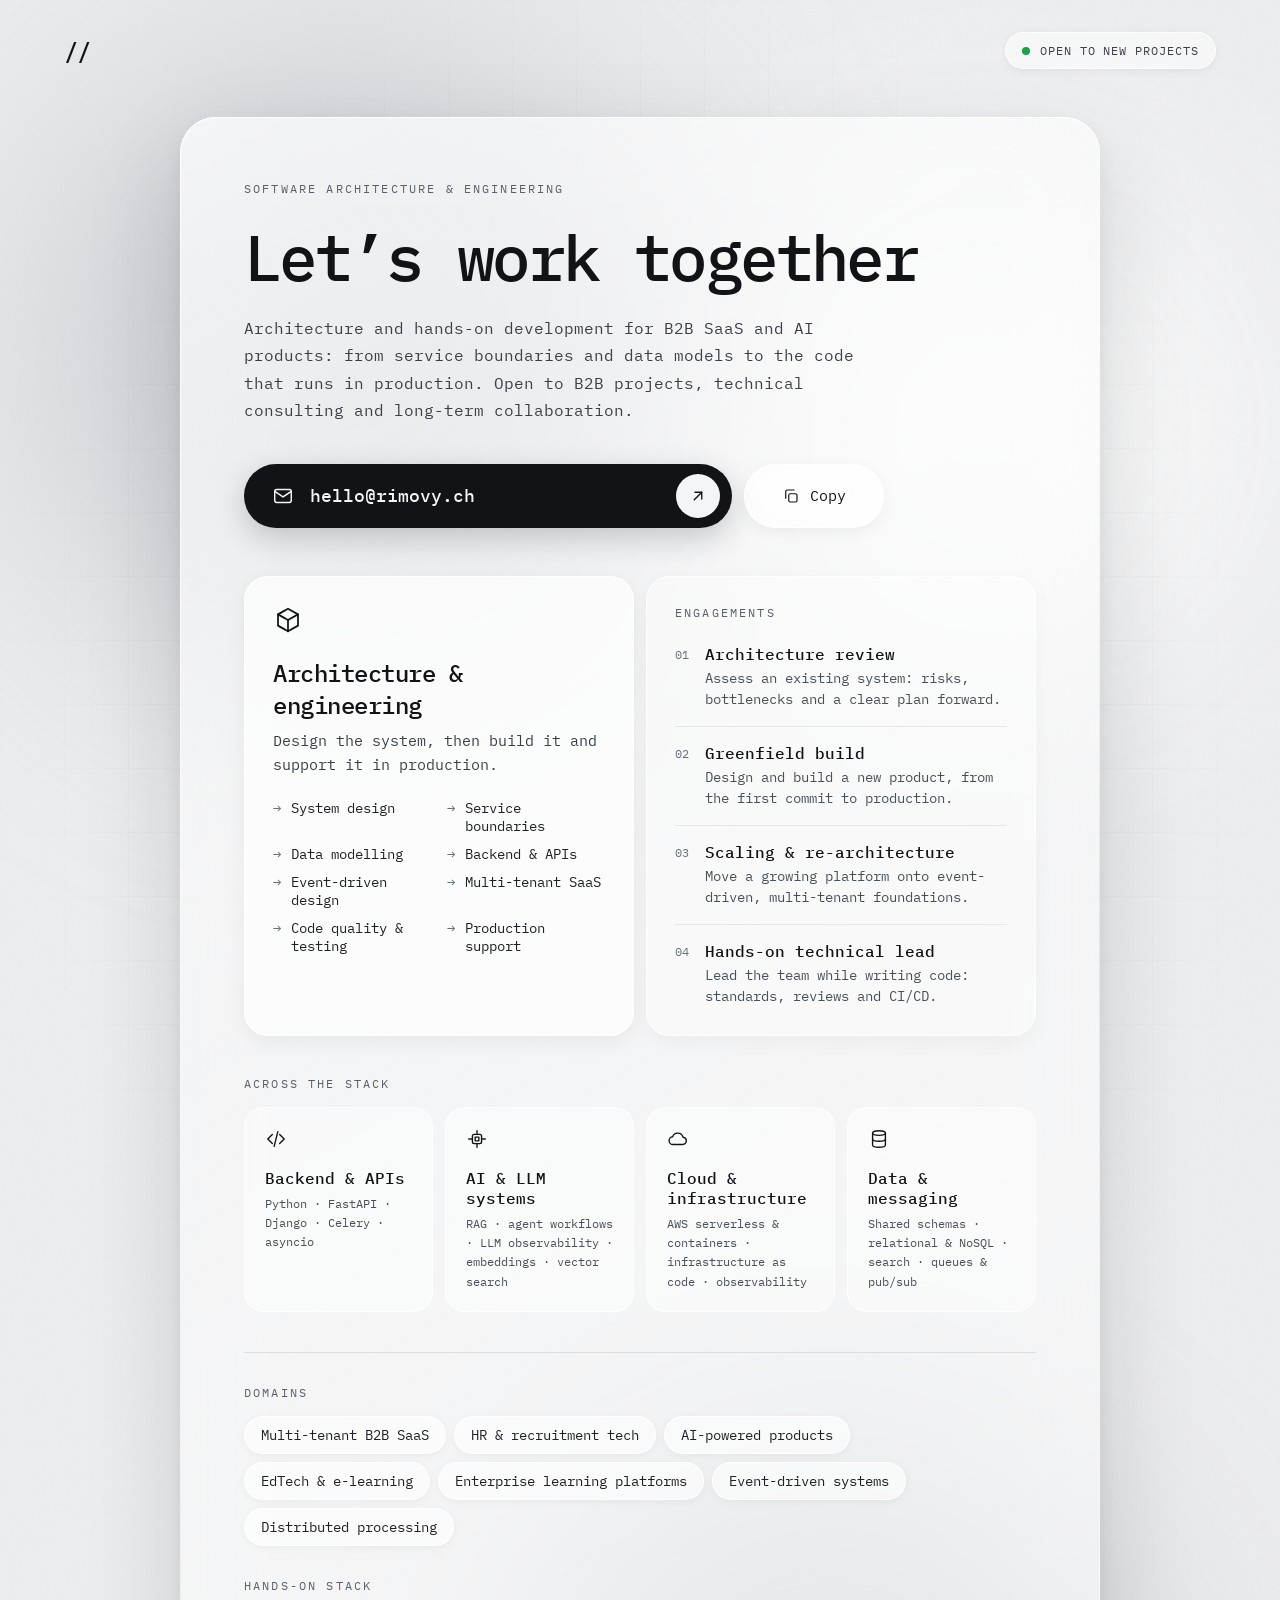
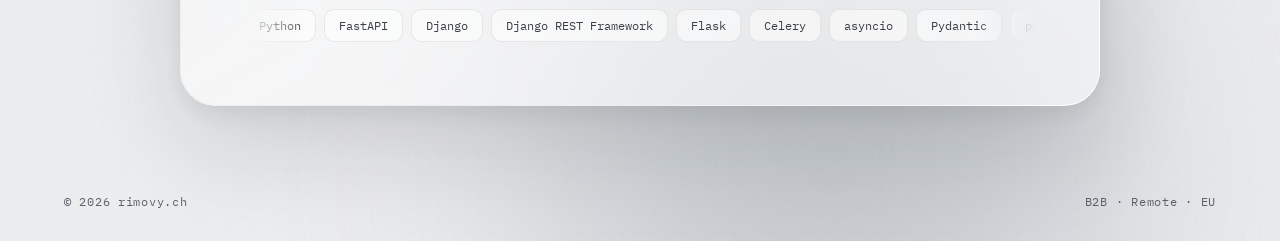
==== index.html @ 7ca7ba00 "add landing page" ====
<!doctype html>
<html lang="en">
<head>
<meta charset="utf-8">
<meta name="viewport" content="width=device-width, initial-scale=1">
<title>rimovy.ch — Software architecture &amp; engineering</title>
<meta name="description" content="Architecture and hands-on development for B2B SaaS and AI products. Open to B2B projects, technical consulting and long-term collaboration.">
<meta name="color-scheme" content="light dark">
<meta name="theme-color" media="(prefers-color-scheme: light)" content="#EEEFF1">
<meta name="theme-color" media="(prefers-color-scheme: dark)" content="#08090A">
<link rel="icon" href="data:image/svg+xml,%3Csvg xmlns='http://www.w3.org/2000/svg' viewBox='0 0 32 32'%3E%3Crect width='32' height='32' rx='8' fill='%23111316'/%3E%3Ctext x='16' y='22' font-family='monospace' font-size='16' font-weight='600' fill='%23F4F5F7' text-anchor='middle'%3E//%3C/text%3E%3C/svg%3E">
<link rel="preconnect" href="https://fonts.googleapis.com">
<link rel="stylesheet" href="https://fonts.googleapis.com/css2?family=IBM+Plex+Mono:wght@300;400;500;600&amp;display=swap">
<style>
:root{
  --bg:#EEEFF1;--fg:#111316;--link-hover:#3A3F46;
  --text:#3A3F46;--text-strong:#1E2126;--text-sub:#4A5058;--eyebrow:#5A6069;--muted:#6A7079;--footer:#5A6069;
  --dot:#16A34A;--pulse:rgba(22,163,74,0.45);--pulse-end:rgba(22,163,74,0);
  --blob1:#B9BEC6;--blob1-o:0.6;--blob2:#FFFFFF;--blob2-o:0.9;--blob2-blur:120px;--blob3:#9AA1AA;--blob3-o:0.45;
  --grid:rgba(17,19,22,0.05);--grain-o:0.08;--grain-blend:multiply;
  --pill-border:rgba(255,255,255,0.8);--pill-bg:rgba(255,255,255,0.5);--pill-shadow:0 2px 10px rgba(17,19,22,0.06);--pill-text:#3A3F46;
  --card-bg:linear-gradient(150deg,rgba(255,255,255,0.72) 0%,rgba(255,255,255,0.45) 45%,rgba(255,255,255,0.55) 100%);
  --card-shadow:inset 0 1px 0 rgba(255,255,255,1),inset 0 -1px 0 rgba(255,255,255,0.4),0 40px 100px rgba(17,19,22,0.14),0 8px 24px rgba(17,19,22,0.07);
  --card-edge:linear-gradient(135deg,rgba(255,255,255,1),rgba(255,255,255,0.4) 40%,rgba(17,19,22,0.06) 70%,rgba(255,255,255,0.9));
  --card-sheen:none;
  --cta-bg:#111316;--cta-fg:#F4F5F7;--cta-shadow:0 10px 30px rgba(17,19,22,0.2);
  --copy-border:rgba(255,255,255,0.9);--copy-bg:rgba(255,255,255,0.55);--copy-shadow:0 4px 16px rgba(17,19,22,0.06);
  --panel-border:rgba(255,255,255,0.95);--panel-bg:rgba(255,255,255,0.7);--panel-shadow:0 6px 20px rgba(17,19,22,0.06);
  --panel2-border:rgba(255,255,255,0.8);--panel2-bg:rgba(255,255,255,0.4);--panel2-shadow:0 6px 20px rgba(17,19,22,0.04);
  --tile-border:rgba(255,255,255,0.8);--tile-bg:rgba(255,255,255,0.45);--tile-shadow:none;
  --chip-border:rgba(255,255,255,0.9);--chip-bg:rgba(255,255,255,0.6);--chip-shadow:0 2px 8px rgba(17,19,22,0.05);
  --tag-border:rgba(17,19,22,0.08);--tag-bg:rgba(255,255,255,0.55);
  --hairline:rgba(17,19,22,0.08);--divider:rgba(17,19,22,0.1);
}
@media (prefers-color-scheme: dark){
:root{
  --bg:#08090A;--fg:#F4F5F7;--link-hover:#FFFFFF;
  --text:#C7CCD3;--text-strong:#E4E7EB;--text-sub:#A3AAB4;--eyebrow:#AEB4BD;--muted:#8F96A0;--footer:#8F96A0;
  --dot:#34D399;--pulse:rgba(52,211,153,0.5);--pulse-end:rgba(52,211,153,0);
  --blob1:#8C939C;--blob1-o:0.32;--blob2:#E6E8EB;--blob2-o:0.16;--blob2-blur:130px;--blob3:#4A515A;--blob3-o:0.45;
  --grid:rgba(255,255,255,0.04);--grain-o:0.12;--grain-blend:overlay;
  --pill-border:rgba(255,255,255,0.14);--pill-bg:rgba(255,255,255,0.06);--pill-shadow:inset 0 1px 0 rgba(255,255,255,0.2);--pill-text:#D4D8DE;
  --card-bg:linear-gradient(150deg,rgba(255,255,255,0.13) 0%,rgba(255,255,255,0.04) 42%,rgba(255,255,255,0.03) 70%,rgba(255,255,255,0.08) 100%);
  --card-shadow:inset 0 1px 0 rgba(255,255,255,0.5),inset 0 -1px 0 rgba(255,255,255,0.1),0 50px 120px rgba(0,0,0,0.6),0 10px 30px rgba(0,0,0,0.3);
  --card-edge:linear-gradient(135deg,rgba(255,255,255,0.6),rgba(255,255,255,0.08) 35%,rgba(255,255,255,0.02) 60%,rgba(255,255,255,0.32));
  --card-sheen:radial-gradient(ellipse at center,rgba(255,255,255,0.16),rgba(255,255,255,0) 62%);
  --cta-bg:#F4F5F7;--cta-fg:#0B0C0E;--cta-shadow:0 10px 30px rgba(0,0,0,0.3),inset 0 -2px 0 rgba(0,0,0,0.08);
  --copy-border:rgba(255,255,255,0.22);--copy-bg:rgba(255,255,255,0.08);--copy-shadow:inset 0 1px 0 rgba(255,255,255,0.3);
  --panel-border:rgba(255,255,255,0.2);--panel-bg:rgba(255,255,255,0.09);--panel-shadow:inset 0 1px 0 rgba(255,255,255,0.3);
  --panel2-border:rgba(255,255,255,0.12);--panel2-bg:rgba(255,255,255,0.04);--panel2-shadow:inset 0 1px 0 rgba(255,255,255,0.14);
  --tile-border:rgba(255,255,255,0.1);--tile-bg:rgba(255,255,255,0.04);--tile-shadow:inset 0 1px 0 rgba(255,255,255,0.12);
  --chip-border:rgba(255,255,255,0.16);--chip-bg:rgba(255,255,255,0.06);--chip-shadow:inset 0 1px 0 rgba(255,255,255,0.14);
  --tag-border:rgba(255,255,255,0.1);--tag-bg:rgba(0,0,0,0.18);
  --hairline:rgba(255,255,255,0.08);--divider:rgba(255,255,255,0.12);
}
}
body{margin:0;background:var(--bg)}
a{color:var(--fg)}a:hover{color:var(--link-hover)}
ul,ol{list-style:none;margin:0;padding:0}
.page{min-height:100vh;position:relative;overflow:hidden;display:flex;flex-direction:column;background:var(--bg);color:var(--fg);font-family:'IBM Plex Mono',ui-monospace,monospace}
.backdrop{position:absolute;inset:0;overflow:hidden;pointer-events:none}
.blob{position:absolute;border-radius:50%;filter:blur(130px)}
.blob-1{width:50vw;height:50vw;min-width:420px;min-height:420px;left:2%;top:2%;background:var(--blob1);opacity:var(--blob1-o);animation:drift1 26s ease-in-out infinite alternate}
.blob-2{width:38vw;height:38vw;min-width:320px;min-height:320px;right:4%;top:10%;background:var(--blob2);opacity:var(--blob2-o);filter:blur(var(--blob2-blur));animation:drift2 30s ease-in-out infinite alternate}
.blob-3{width:46vw;height:46vw;min-width:380px;min-height:380px;right:12%;bottom:-12%;background:var(--blob3);opacity:var(--blob3-o);animation:drift3 32s ease-in-out infinite alternate}
.grid{position:absolute;inset:0;background-image:linear-gradient(var(--grid) 1px,transparent 1px),linear-gradient(90deg,var(--grid) 1px,transparent 1px);background-size:64px 64px;-webkit-mask-image:radial-gradient(ellipse 70% 60% at 50% 40%,#000 20%,transparent 75%);mask-image:radial-gradient(ellipse 70% 60% at 50% 40%,#000 20%,transparent 75%)}
.grain{position:absolute;inset:0;opacity:var(--grain-o);mix-blend-mode:var(--grain-blend)}
header{position:relative;display:flex;justify-content:space-between;align-items:center;gap:16px;flex-wrap:wrap;padding:32px clamp(20px,5vw,64px)}
.logo{font-size:24px;font-weight:500;letter-spacing:-0.04em;text-decoration:none}
.status{display:inline-flex;align-items:center;gap:10px;padding:10px 16px;border-radius:999px;border:1px solid var(--pill-border);background:var(--pill-bg);backdrop-filter:blur(14px);-webkit-backdrop-filter:blur(14px);box-shadow:var(--pill-shadow);font-size:12px;letter-spacing:0.08em;text-transform:uppercase;color:var(--pill-text)}
.status-dot{width:8px;height:8px;border-radius:50%;background:var(--dot);animation:pulse 2.4s ease-out infinite}
main{position:relative;flex:1;display:flex;align-items:center;justify-content:center;padding:16px 20px 64px}
.card{position:relative;overflow:hidden;width:100%;max-width:920px;box-sizing:border-box;padding:clamp(28px,5vw,64px);border-radius:36px;background:var(--card-bg);backdrop-filter:blur(36px);-webkit-backdrop-filter:blur(36px);box-shadow:var(--card-shadow)}
.card-edge{position:absolute;inset:0;border-radius:36px;padding:1px;background:var(--card-edge);-webkit-mask:linear-gradient(#000 0 0) content-box,linear-gradient(#000 0 0);-webkit-mask-composite:xor;mask-composite:exclude;pointer-events:none}
.card-sheen{position:absolute;left:-25%;right:-25%;top:-40%;height:60%;border-radius:50%;background:var(--card-sheen);pointer-events:none}
.card-body{position:relative}
.eyebrow{margin:0 0 16px;font-size:12px;font-weight:400;letter-spacing:0.18em;text-transform:uppercase;color:var(--eyebrow)}
h1{margin:0 0 24px;font-size:clamp(36px,5.4vw,64px);line-height:1.05;font-weight:500;letter-spacing:-0.04em}
.lead{margin:0 0 40px;font-size:16px;line-height:1.7;color:var(--text);max-width:620px}
.actions{display:flex;gap:12px;flex-wrap:wrap;max-width:640px}
.cta{flex:1 1 300px;display:flex;align-items:center;gap:16px;min-height:64px;padding:0 12px 0 28px;border-radius:999px;background:var(--cta-bg);color:var(--cta-fg);font-size:18px;font-weight:500;text-decoration:none;box-shadow:var(--cta-shadow)}
.cta:hover{color:var(--cta-fg)}
.cta-label{flex:1}
.cta-arrow{display:inline-flex;align-items:center;justify-content:center;width:44px;height:44px;border-radius:50%;background:var(--cta-fg);color:var(--cta-bg)}
.copy{display:inline-flex;align-items:center;justify-content:center;gap:10px;min-height:64px;padding:0 24px;border-radius:999px;border:1px solid var(--copy-border);background:var(--copy-bg);backdrop-filter:blur(12px);-webkit-backdrop-filter:blur(12px);box-shadow:var(--copy-shadow);color:var(--fg);font-family:inherit;font-size:15px;cursor:pointer;flex:none;width:140px}
.panels{margin-top:48px;display:grid;grid-template-columns:repeat(auto-fit,minmax(300px,1fr));gap:12px}
.panel{padding:28px;border-radius:24px;border:1px solid var(--panel-border);background:var(--panel-bg);box-shadow:var(--panel-shadow)}
.panel-quiet{border-color:var(--panel2-border);background:var(--panel2-bg);box-shadow:var(--panel2-shadow)}
.panel h2{margin:18px 0 8px;font-size:24px;font-weight:500;letter-spacing:-0.02em}
.panel h2.eyebrow{margin:0 0 8px;font-size:12px;font-weight:400;letter-spacing:0.18em}
.panel-lead{margin:0 0 22px;font-size:15px;line-height:1.6;color:var(--text)}
.skills{display:grid;grid-template-columns:repeat(2,minmax(0,1fr));gap:10px 16px;font-size:14px;color:var(--text-strong)}
.skills li{display:flex;gap:10px;align-items:baseline}
.skills li::before{content:"→";color:var(--muted)}
.engagements{counter-reset:step}
.engagements li{counter-increment:step;display:flex;gap:16px;padding:16px 0;border-bottom:1px solid var(--hairline)}
.engagements li:last-child{padding-bottom:0;border-bottom:0}
.engagements li::before{content:counter(step,decimal-leading-zero);font-size:12px;color:var(--muted);padding-top:3px}
.item-title{font-size:16px;font-weight:500}
.item-text{margin-top:4px;font-size:14px;line-height:1.5;color:var(--text-sub)}
.section-label{margin-top:40px}
.tiles{display:grid;grid-template-columns:repeat(auto-fit,minmax(170px,1fr));gap:12px}
.tiles li{padding:20px;border-radius:20px;border:1px solid var(--tile-border);background:var(--tile-bg);box-shadow:var(--tile-shadow)}
.tiles .item-title{margin-top:14px}
.tiles .item-text{margin-top:6px;font-size:12px;line-height:1.6}
.domains{margin-top:40px;padding-top:32px;border-top:1px solid var(--divider)}
.chips{display:flex;flex-wrap:wrap;gap:8px}
.chips li{padding:9px 16px;border-radius:999px;border:1px solid var(--chip-border);background:var(--chip-bg);box-shadow:var(--chip-shadow);font-size:14px;color:var(--text-strong)}
.stack{margin-top:32px}
.marquee{overflow:hidden;-webkit-mask-image:linear-gradient(90deg,transparent,#000 8%,#000 92%,transparent);mask-image:linear-gradient(90deg,transparent,#000 8%,#000 92%,transparent)}
.marquee-track{display:flex;gap:8px;padding-right:8px;width:max-content}
.marquee-track.is-looping{animation:marquee 70s linear infinite}
.marquee-track li{flex:none;padding:8px 14px;border-radius:10px;border:1px solid var(--tag-border);background:var(--tag-bg);font-size:12px;color:var(--text);white-space:nowrap}
footer{position:relative;display:flex;justify-content:space-between;gap:16px;flex-wrap:wrap;padding:24px clamp(20px,5vw,64px) 32px;font-size:12px;letter-spacing:0.06em;color:var(--footer)}
@keyframes drift1{0%{transform:translate(0,0) scale(1)}100%{transform:translate(8vw,6vh) scale(1.15)}}
@keyframes drift2{0%{transform:translate(0,0) scale(1.1)}100%{transform:translate(-10vw,8vh) scale(0.9)}}
@keyframes drift3{0%{transform:translate(0,0) scale(1)}100%{transform:translate(6vw,-10vh) scale(1.2)}}
@keyframes pulse{0%{box-shadow:0 0 0 0 var(--pulse)}70%{box-shadow:0 0 0 8px var(--pulse-end)}100%{box-shadow:0 0 0 0 var(--pulse-end)}}
@keyframes marquee{from{transform:translateX(0)}to{transform:translateX(-50%)}}
@media (prefers-reduced-motion: reduce){*{animation:none !important}.marquee-track{flex-wrap:wrap;width:auto}}
</style>
</head>
<body>
<div class="page">

  <div class="backdrop" aria-hidden="true">
    <div class="blob blob-1"></div>
    <div class="blob blob-2"></div>
    <div class="blob blob-3"></div>
    <div class="grid"></div>
    <svg class="grain" width="100%" height="100%"><filter id="grain"><feTurbulence type="fractalNoise" baseFrequency="0.85" numOctaves="3" stitchTiles="stitch"></feTurbulence><feColorMatrix type="saturate" values="0"></feColorMatrix></filter><rect width="100%" height="100%" filter="url(#grain)"></rect></svg>
  </div>

  <header>
    <a class="logo" href="#top" aria-label="Home">//</a>
    <div class="status"><span class="status-dot"></span>Open to new projects</div>
  </header>

  <main id="top">
    <div class="card">
      <div class="card-edge" aria-hidden="true"></div>
      <div class="card-sheen" aria-hidden="true"></div>

      <div class="card-body">
        <p class="eyebrow" style="margin-bottom: 28px">Software architecture &amp; engineering</p>
        <h1>Let’s work together</h1>
        <p class="lead">Architecture and hands-on development for B2B SaaS and AI products: from service boundaries and data models to the code that runs in production. Open to B2B projects, technical consulting and long-term collaboration.</p>

        <div class="actions">
          <a class="cta" href="mailto:hello@rimovy.ch">
            <svg aria-hidden="true" width="22" height="22" viewBox="0 0 24 24" fill="none" stroke="currentColor" stroke-width="1.6" stroke-linecap="round" stroke-linejoin="round"><rect x="3" y="5" width="18" height="14" rx="2"></rect><path d="M3 7l9 6 9-6"></path></svg>
            <span class="cta-label">hello@rimovy.ch</span>
            <span class="cta-arrow">
              <svg aria-hidden="true" width="18" height="18" viewBox="0 0 24 24" fill="none" stroke="currentColor" stroke-width="1.8" stroke-linecap="round" stroke-linejoin="round"><path d="M7 17L17 7"></path><path d="M8 7h9v9"></path></svg>
            </span>
          </a>
          <button class="copy" type="button" id="copy-btn" aria-live="polite">
            <svg aria-hidden="true" width="18" height="18" viewBox="0 0 24 24" fill="none" stroke="currentColor" stroke-width="1.6" stroke-linecap="round" stroke-linejoin="round"><rect x="9" y="9" width="11" height="11" rx="2"></rect><path d="M5 15V6a2 2 0 0 1 2-2h9"></path></svg>
            <span id="copy-label">Copy</span>
          </button>
        </div>

        <div class="panels">
          <section class="panel" aria-labelledby="arch-h">
            <svg aria-hidden="true" width="30" height="30" viewBox="0 0 24 24" fill="none" stroke="currentColor" stroke-width="1.4" stroke-linecap="round" stroke-linejoin="round"><path d="M12 3l8 4.5v9L12 21l-8-4.5v-9z"></path><path d="M4 7.5l8 4.5 8-4.5"></path><path d="M12 12v9"></path></svg>
            <h2 id="arch-h">Architecture &amp; engineering</h2>
            <p class="panel-lead">Design the system, then build it and support it in production.</p>
            <ul class="skills">
              <li>System design</li>
              <li>Service boundaries</li>
              <li>Data modelling</li>
              <li>Backend &amp; APIs</li>
              <li>Event-driven design</li>
              <li>Multi-tenant SaaS</li>
              <li>Code quality &amp; testing</li>
              <li>Production support</li>
            </ul>
          </section>
          <section class="panel panel-quiet" aria-labelledby="eng-h">
            <h2 class="eyebrow" id="eng-h">Engagements</h2>
            <ol class="engagements">
              <li><div><div class="item-title">Architecture review</div><div class="item-text">Assess an existing system: risks, bottlenecks and a clear plan forward.</div></div></li>
              <li><div><div class="item-title">Greenfield build</div><div class="item-text">Design and build a new product, from the first commit to production.</div></div></li>
              <li><div><div class="item-title">Scaling &amp; re-architecture</div><div class="item-text">Move a growing platform onto event-driven, multi-tenant foundations.</div></div></li>
              <li><div><div class="item-title">Hands-on technical lead</div><div class="item-text">Lead the team while writing code: standards, reviews and CI/CD.</div></div></li>
            </ol>
          </section>
        </div>

        <p class="eyebrow section-label">Across the stack</p>
        <ul class="tiles" aria-label="Engineering areas">
          <li>
            <svg aria-hidden="true" width="22" height="22" viewBox="0 0 24 24" fill="none" stroke="currentColor" stroke-width="1.5" stroke-linecap="round" stroke-linejoin="round"><path d="M8 7l-5 5 5 5"></path><path d="M16 7l5 5-5 5"></path><path d="M14 4l-4 16"></path></svg>
            <div class="item-title">Backend &amp; APIs</div>
            <div class="item-text">Python · FastAPI · Django · Celery · asyncio</div>
          </li>
          <li>
            <svg aria-hidden="true" width="22" height="22" viewBox="0 0 24 24" fill="none" stroke="currentColor" stroke-width="1.5" stroke-linecap="round" stroke-linejoin="round"><path d="M12 3v3"></path><path d="M12 18v3"></path><path d="M3 12h3"></path><path d="M18 12h3"></path><rect x="7" y="7" width="10" height="10" rx="2"></rect><path d="M10 10h4v4h-4z"></path></svg>
            <div class="item-title">AI &amp; LLM systems</div>
            <div class="item-text">RAG · agent workflows · LLM observability · embeddings · vector search</div>
          </li>
          <li>
            <svg aria-hidden="true" width="22" height="22" viewBox="0 0 24 24" fill="none" stroke="currentColor" stroke-width="1.5" stroke-linecap="round" stroke-linejoin="round"><path d="M7 18h10a4 4 0 0 0 .5-7.97A6 6 0 0 0 6.1 9.5 4.25 4.25 0 0 0 7 18z"></path></svg>
            <div class="item-title">Cloud &amp; infrastructure</div>
            <div class="item-text">AWS serverless &amp; containers · infrastructure as code · observability</div>
          </li>
          <li>
            <svg aria-hidden="true" width="22" height="22" viewBox="0 0 24 24" fill="none" stroke="currentColor" stroke-width="1.5" stroke-linecap="round" stroke-linejoin="round"><ellipse cx="12" cy="5.5" rx="7" ry="2.5"></ellipse><path d="M5 5.5v13c0 1.4 3.1 2.5 7 2.5s7-1.1 7-2.5v-13"></path><path d="M5 12c0 1.4 3.1 2.5 7 2.5s7-1.1 7-2.5"></path></svg>
            <div class="item-title">Data &amp; messaging</div>
            <div class="item-text">Shared schemas · relational &amp; NoSQL · search · queues &amp; pub/sub</div>
          </li>
        </ul>

        <div class="domains">
          <p class="eyebrow">Domains</p>
          <ul class="chips" aria-label="Domains">
            <li>Multi-tenant B2B SaaS</li>
            <li>HR &amp; recruitment tech</li>
            <li>AI-powered products</li>
            <li>EdTech &amp; e-learning</li>
            <li>Enterprise learning platforms</li>
            <li>Event-driven systems</li>
            <li>Distributed processing</li>
          </ul>
        </div>

        <div class="stack">
          <p class="eyebrow">Hands-on stack</p>
          <div class="marquee">
            <ul class="marquee-track" id="stack-track" aria-label="Technologies">
              <li>Python</li>
              <li>FastAPI</li>
              <li>Django</li>
              <li>Django REST Framework</li>
              <li>Flask</li>
              <li>Celery</li>
              <li>asyncio</li>
              <li>Pydantic</li>
              <li>pytest</li>
              <li>PostgreSQL</li>
              <li>MySQL</li>
              <li>DynamoDB</li>
              <li>Redis</li>
              <li>OpenSearch</li>
              <li>RabbitMQ</li>
              <li>SQS / SNS</li>
              <li>AWS Lambda</li>
              <li>API Gateway</li>
              <li>ECS</li>
              <li>S3</li>
              <li>Cognito</li>
              <li>CloudFormation</li>
              <li>Serverless</li>
              <li>Docker</li>
              <li>Kubernetes</li>
              <li>Datadog</li>
              <li>LangChain</li>
              <li>LangGraph</li>
              <li>Langfuse</li>
              <li>OpenAI</li>
              <li>Claude Code</li>
              <li>TypeScript</li>
              <li>React</li>
            </ul>
          </div>
        </div>
      </div>
    </div>
  </main>

  <footer>
    <span>© 2026 rimovy.ch</span>
    <span>B2B · Remote · EU</span>
  </footer>
</div>
<script>
(function () {
  var btn = document.getElementById('copy-btn'), label = document.getElementById('copy-label'), t;
  btn.addEventListener('click', function () {
    var email = 'hello@rimovy.ch';
    function done() { label.textContent = 'Copied'; clearTimeout(t); t = setTimeout(function () { label.textContent = 'Copy'; }, 1800); }
    if (navigator.clipboard && navigator.clipboard.writeText) { navigator.clipboard.writeText(email).then(done, done); } else { done(); }
  });

  var track = document.getElementById('stack-track');
  if (!window.matchMedia('(prefers-reduced-motion: reduce)').matches) {
    Array.prototype.slice.call(track.children).forEach(function (item) {
      var clone = item.cloneNode(true);
      clone.setAttribute('aria-hidden', 'true');
      track.appendChild(clone);
    });
    track.classList.add('is-looping');
  }
})();
</script>
</body>
</html>
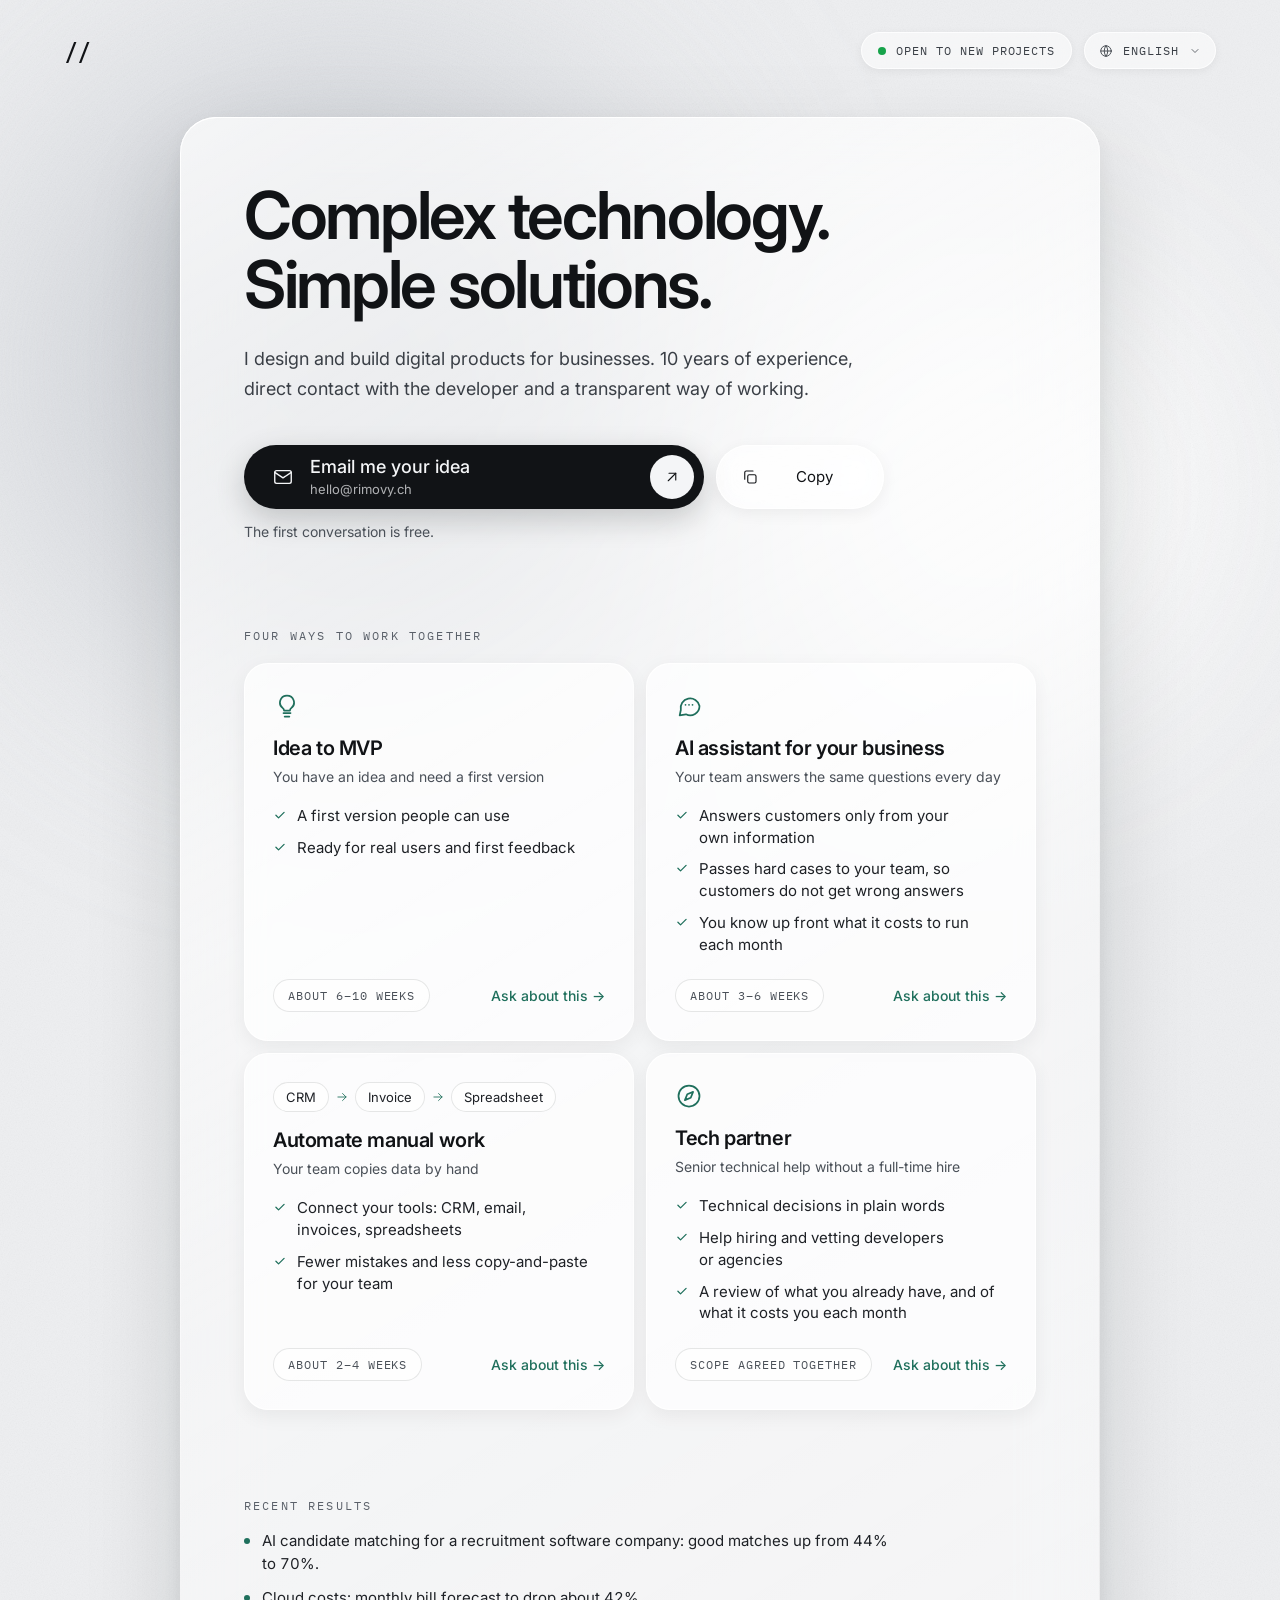
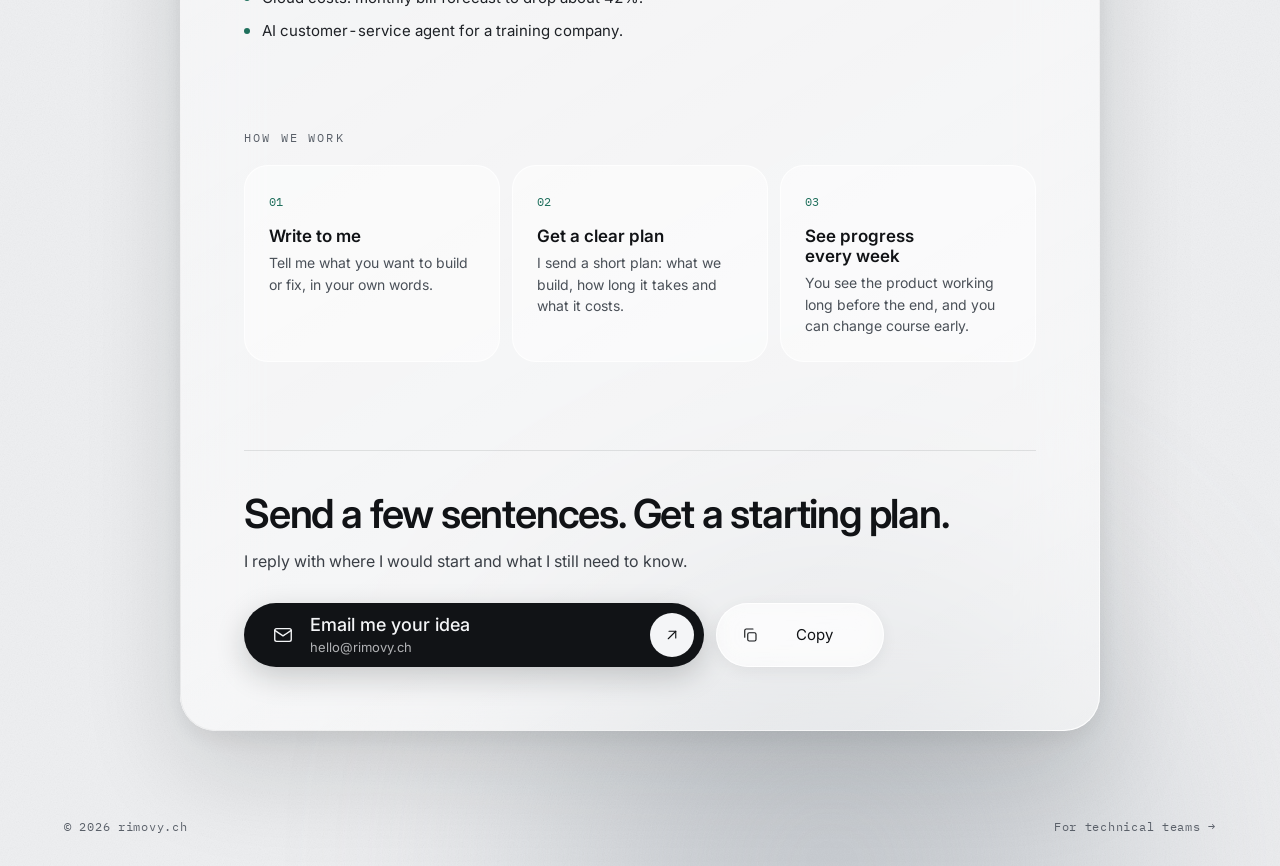
==== commit 6e70bd4b: "add sales page, move tech page to /tech, add translations" ====
--- a/index.html
+++ b/index.html
@@ -3,121 +3,75 @@
 <head>
 <meta charset="utf-8">
 <meta name="viewport" content="width=device-width, initial-scale=1">
-<title>rimovy.ch — Software architecture &amp; engineering</title>
-<meta name="description" content="Architecture and hands-on development for B2B SaaS and AI products. Open to B2B projects, technical consulting and long-term collaboration.">
+<script>document.documentElement.classList.add('i18n-wait');setTimeout(function(){document.documentElement.classList.remove('i18n-wait')},1500)</script>
+<title>rimovy.ch | Software &amp; AI for founders and small businesses</title>
+<meta name="description" content="I build software and AI tools for founders and small businesses. You get a plan with time and cost first, then working progress every week.">
+<link rel="canonical" href="https://rimovy.ch/">
 <meta name="color-scheme" content="light dark">
 <meta name="theme-color" media="(prefers-color-scheme: light)" content="#EEEFF1">
 <meta name="theme-color" media="(prefers-color-scheme: dark)" content="#08090A">
 <link rel="icon" href="data:image/svg+xml,%3Csvg xmlns='http://www.w3.org/2000/svg' viewBox='0 0 32 32'%3E%3Crect width='32' height='32' rx='8' fill='%23111316'/%3E%3Ctext x='16' y='22' font-family='monospace' font-size='16' font-weight='600' fill='%23F4F5F7' text-anchor='middle'%3E//%3C/text%3E%3C/svg%3E">
 <link rel="preconnect" href="https://fonts.googleapis.com">
-<link rel="stylesheet" href="https://fonts.googleapis.com/css2?family=IBM+Plex+Mono:wght@300;400;500;600&amp;display=swap">
+<link rel="stylesheet" href="https://fonts.googleapis.com/css2?family=IBM+Plex+Mono:wght@300;400;500;600&amp;family=Inter:wght@400;500;600&amp;display=swap">
+<link rel="stylesheet" href="/assets/site.css?v=3">
 <style>
-:root{
-  --bg:#EEEFF1;--fg:#111316;--link-hover:#3A3F46;
-  --text:#3A3F46;--text-strong:#1E2126;--text-sub:#4A5058;--eyebrow:#5A6069;--muted:#6A7079;--footer:#5A6069;
-  --dot:#16A34A;--pulse:rgba(22,163,74,0.45);--pulse-end:rgba(22,163,74,0);
-  --blob1:#B9BEC6;--blob1-o:0.6;--blob2:#FFFFFF;--blob2-o:0.9;--blob2-blur:120px;--blob3:#9AA1AA;--blob3-o:0.45;
-  --grid:rgba(17,19,22,0.05);--grain-o:0.08;--grain-blend:multiply;
-  --pill-border:rgba(255,255,255,0.8);--pill-bg:rgba(255,255,255,0.5);--pill-shadow:0 2px 10px rgba(17,19,22,0.06);--pill-text:#3A3F46;
-  --card-bg:linear-gradient(150deg,rgba(255,255,255,0.72) 0%,rgba(255,255,255,0.45) 45%,rgba(255,255,255,0.55) 100%);
-  --card-shadow:inset 0 1px 0 rgba(255,255,255,1),inset 0 -1px 0 rgba(255,255,255,0.4),0 40px 100px rgba(17,19,22,0.14),0 8px 24px rgba(17,19,22,0.07);
-  --card-edge:linear-gradient(135deg,rgba(255,255,255,1),rgba(255,255,255,0.4) 40%,rgba(17,19,22,0.06) 70%,rgba(255,255,255,0.9));
-  --card-sheen:none;
-  --cta-bg:#111316;--cta-fg:#F4F5F7;--cta-shadow:0 10px 30px rgba(17,19,22,0.2);
-  --copy-border:rgba(255,255,255,0.9);--copy-bg:rgba(255,255,255,0.55);--copy-shadow:0 4px 16px rgba(17,19,22,0.06);
-  --panel-border:rgba(255,255,255,0.95);--panel-bg:rgba(255,255,255,0.7);--panel-shadow:0 6px 20px rgba(17,19,22,0.06);
-  --panel2-border:rgba(255,255,255,0.8);--panel2-bg:rgba(255,255,255,0.4);--panel2-shadow:0 6px 20px rgba(17,19,22,0.04);
-  --tile-border:rgba(255,255,255,0.8);--tile-bg:rgba(255,255,255,0.45);--tile-shadow:none;
-  --chip-border:rgba(255,255,255,0.9);--chip-bg:rgba(255,255,255,0.6);--chip-shadow:0 2px 8px rgba(17,19,22,0.05);
-  --tag-border:rgba(17,19,22,0.08);--tag-bg:rgba(255,255,255,0.55);
-  --hairline:rgba(17,19,22,0.08);--divider:rgba(17,19,22,0.1);
-}
-@media (prefers-color-scheme: dark){
-:root{
-  --bg:#08090A;--fg:#F4F5F7;--link-hover:#FFFFFF;
-  --text:#C7CCD3;--text-strong:#E4E7EB;--text-sub:#A3AAB4;--eyebrow:#AEB4BD;--muted:#8F96A0;--footer:#8F96A0;
-  --dot:#34D399;--pulse:rgba(52,211,153,0.5);--pulse-end:rgba(52,211,153,0);
-  --blob1:#8C939C;--blob1-o:0.32;--blob2:#E6E8EB;--blob2-o:0.16;--blob2-blur:130px;--blob3:#4A515A;--blob3-o:0.45;
-  --grid:rgba(255,255,255,0.04);--grain-o:0.12;--grain-blend:overlay;
-  --pill-border:rgba(255,255,255,0.14);--pill-bg:rgba(255,255,255,0.06);--pill-shadow:inset 0 1px 0 rgba(255,255,255,0.2);--pill-text:#D4D8DE;
-  --card-bg:linear-gradient(150deg,rgba(255,255,255,0.13) 0%,rgba(255,255,255,0.04) 42%,rgba(255,255,255,0.03) 70%,rgba(255,255,255,0.08) 100%);
-  --card-shadow:inset 0 1px 0 rgba(255,255,255,0.5),inset 0 -1px 0 rgba(255,255,255,0.1),0 50px 120px rgba(0,0,0,0.6),0 10px 30px rgba(0,0,0,0.3);
-  --card-edge:linear-gradient(135deg,rgba(255,255,255,0.6),rgba(255,255,255,0.08) 35%,rgba(255,255,255,0.02) 60%,rgba(255,255,255,0.32));
-  --card-sheen:radial-gradient(ellipse at center,rgba(255,255,255,0.16),rgba(255,255,255,0) 62%);
-  --cta-bg:#F4F5F7;--cta-fg:#0B0C0E;--cta-shadow:0 10px 30px rgba(0,0,0,0.3),inset 0 -2px 0 rgba(0,0,0,0.08);
-  --copy-border:rgba(255,255,255,0.22);--copy-bg:rgba(255,255,255,0.08);--copy-shadow:inset 0 1px 0 rgba(255,255,255,0.3);
-  --panel-border:rgba(255,255,255,0.2);--panel-bg:rgba(255,255,255,0.09);--panel-shadow:inset 0 1px 0 rgba(255,255,255,0.3);
-  --panel2-border:rgba(255,255,255,0.12);--panel2-bg:rgba(255,255,255,0.04);--panel2-shadow:inset 0 1px 0 rgba(255,255,255,0.14);
-  --tile-border:rgba(255,255,255,0.1);--tile-bg:rgba(255,255,255,0.04);--tile-shadow:inset 0 1px 0 rgba(255,255,255,0.12);
-  --chip-border:rgba(255,255,255,0.16);--chip-bg:rgba(255,255,255,0.06);--chip-shadow:inset 0 1px 0 rgba(255,255,255,0.14);
-  --tag-border:rgba(255,255,255,0.1);--tag-bg:rgba(0,0,0,0.18);
-  --hairline:rgba(255,255,255,0.08);--divider:rgba(255,255,255,0.12);
-}
-}
-body{margin:0;background:var(--bg)}
-a{color:var(--fg)}a:hover{color:var(--link-hover)}
-ul,ol{list-style:none;margin:0;padding:0}
-.page{min-height:100vh;position:relative;overflow:hidden;display:flex;flex-direction:column;background:var(--bg);color:var(--fg);font-family:'IBM Plex Mono',ui-monospace,monospace}
-.backdrop{position:absolute;inset:0;overflow:hidden;pointer-events:none}
-.blob{position:absolute;border-radius:50%;filter:blur(130px)}
-.blob-1{width:50vw;height:50vw;min-width:420px;min-height:420px;left:2%;top:2%;background:var(--blob1);opacity:var(--blob1-o);animation:drift1 26s ease-in-out infinite alternate}
-.blob-2{width:38vw;height:38vw;min-width:320px;min-height:320px;right:4%;top:10%;background:var(--blob2);opacity:var(--blob2-o);filter:blur(var(--blob2-blur));animation:drift2 30s ease-in-out infinite alternate}
-.blob-3{width:46vw;height:46vw;min-width:380px;min-height:380px;right:12%;bottom:-12%;background:var(--blob3);opacity:var(--blob3-o);animation:drift3 32s ease-in-out infinite alternate}
-.grid{position:absolute;inset:0;background-image:linear-gradient(var(--grid) 1px,transparent 1px),linear-gradient(90deg,var(--grid) 1px,transparent 1px);background-size:64px 64px;-webkit-mask-image:radial-gradient(ellipse 70% 60% at 50% 40%,#000 20%,transparent 75%);mask-image:radial-gradient(ellipse 70% 60% at 50% 40%,#000 20%,transparent 75%)}
-.grain{position:absolute;inset:0;opacity:var(--grain-o);mix-blend-mode:var(--grain-blend)}
-header{position:relative;display:flex;justify-content:space-between;align-items:center;gap:16px;flex-wrap:wrap;padding:32px clamp(20px,5vw,64px)}
-.logo{font-size:24px;font-weight:500;letter-spacing:-0.04em;text-decoration:none}
-.status{display:inline-flex;align-items:center;gap:10px;padding:10px 16px;border-radius:999px;border:1px solid var(--pill-border);background:var(--pill-bg);backdrop-filter:blur(14px);-webkit-backdrop-filter:blur(14px);box-shadow:var(--pill-shadow);font-size:12px;letter-spacing:0.08em;text-transform:uppercase;color:var(--pill-text)}
-.status-dot{width:8px;height:8px;border-radius:50%;background:var(--dot);animation:pulse 2.4s ease-out infinite}
-main{position:relative;flex:1;display:flex;align-items:center;justify-content:center;padding:16px 20px 64px}
-.card{position:relative;overflow:hidden;width:100%;max-width:920px;box-sizing:border-box;padding:clamp(28px,5vw,64px);border-radius:36px;background:var(--card-bg);backdrop-filter:blur(36px);-webkit-backdrop-filter:blur(36px);box-shadow:var(--card-shadow)}
-.card-edge{position:absolute;inset:0;border-radius:36px;padding:1px;background:var(--card-edge);-webkit-mask:linear-gradient(#000 0 0) content-box,linear-gradient(#000 0 0);-webkit-mask-composite:xor;mask-composite:exclude;pointer-events:none}
-.card-sheen{position:absolute;left:-25%;right:-25%;top:-40%;height:60%;border-radius:50%;background:var(--card-sheen);pointer-events:none}
-.card-body{position:relative}
-.eyebrow{margin:0 0 16px;font-size:12px;font-weight:400;letter-spacing:0.18em;text-transform:uppercase;color:var(--eyebrow)}
-h1{margin:0 0 24px;font-size:clamp(36px,5.4vw,64px);line-height:1.05;font-weight:500;letter-spacing:-0.04em}
-.lead{margin:0 0 40px;font-size:16px;line-height:1.7;color:var(--text);max-width:620px}
-.actions{display:flex;gap:12px;flex-wrap:wrap;max-width:640px}
-.cta{flex:1 1 300px;display:flex;align-items:center;gap:16px;min-height:64px;padding:0 12px 0 28px;border-radius:999px;background:var(--cta-bg);color:var(--cta-fg);font-size:18px;font-weight:500;text-decoration:none;box-shadow:var(--cta-shadow)}
-.cta:hover{color:var(--cta-fg)}
-.cta-label{flex:1}
-.cta-arrow{display:inline-flex;align-items:center;justify-content:center;width:44px;height:44px;border-radius:50%;background:var(--cta-fg);color:var(--cta-bg)}
-.copy{display:inline-flex;align-items:center;justify-content:center;gap:10px;min-height:64px;padding:0 24px;border-radius:999px;border:1px solid var(--copy-border);background:var(--copy-bg);backdrop-filter:blur(12px);-webkit-backdrop-filter:blur(12px);box-shadow:var(--copy-shadow);color:var(--fg);font-family:inherit;font-size:15px;cursor:pointer;flex:none;width:140px}
-.panels{margin-top:48px;display:grid;grid-template-columns:repeat(auto-fit,minmax(300px,1fr));gap:12px}
-.panel{padding:28px;border-radius:24px;border:1px solid var(--panel-border);background:var(--panel-bg);box-shadow:var(--panel-shadow)}
-.panel-quiet{border-color:var(--panel2-border);background:var(--panel2-bg);box-shadow:var(--panel2-shadow)}
-.panel h2{margin:18px 0 8px;font-size:24px;font-weight:500;letter-spacing:-0.02em}
-.panel h2.eyebrow{margin:0 0 8px;font-size:12px;font-weight:400;letter-spacing:0.18em}
-.panel-lead{margin:0 0 22px;font-size:15px;line-height:1.6;color:var(--text)}
-.skills{display:grid;grid-template-columns:repeat(2,minmax(0,1fr));gap:10px 16px;font-size:14px;color:var(--text-strong)}
-.skills li{display:flex;gap:10px;align-items:baseline}
-.skills li::before{content:"→";color:var(--muted)}
-.engagements{counter-reset:step}
-.engagements li{counter-increment:step;display:flex;gap:16px;padding:16px 0;border-bottom:1px solid var(--hairline)}
-.engagements li:last-child{padding-bottom:0;border-bottom:0}
-.engagements li::before{content:counter(step,decimal-leading-zero);font-size:12px;color:var(--muted);padding-top:3px}
-.item-title{font-size:16px;font-weight:500}
-.item-text{margin-top:4px;font-size:14px;line-height:1.5;color:var(--text-sub)}
-.section-label{margin-top:40px}
-.tiles{display:grid;grid-template-columns:repeat(auto-fit,minmax(170px,1fr));gap:12px}
-.tiles li{padding:20px;border-radius:20px;border:1px solid var(--tile-border);background:var(--tile-bg);box-shadow:var(--tile-shadow)}
-.tiles .item-title{margin-top:14px}
-.tiles .item-text{margin-top:6px;font-size:12px;line-height:1.6}
-.domains{margin-top:40px;padding-top:32px;border-top:1px solid var(--divider)}
-.chips{display:flex;flex-wrap:wrap;gap:8px}
-.chips li{padding:9px 16px;border-radius:999px;border:1px solid var(--chip-border);background:var(--chip-bg);box-shadow:var(--chip-shadow);font-size:14px;color:var(--text-strong)}
-.stack{margin-top:32px}
-.marquee{overflow:hidden;-webkit-mask-image:linear-gradient(90deg,transparent,#000 8%,#000 92%,transparent);mask-image:linear-gradient(90deg,transparent,#000 8%,#000 92%,transparent)}
-.marquee-track{display:flex;gap:8px;padding-right:8px;width:max-content}
-.marquee-track.is-looping{animation:marquee 70s linear infinite}
-.marquee-track li{flex:none;padding:8px 14px;border-radius:10px;border:1px solid var(--tag-border);background:var(--tag-bg);font-size:12px;color:var(--text);white-space:nowrap}
-footer{position:relative;display:flex;justify-content:space-between;gap:16px;flex-wrap:wrap;padding:24px clamp(20px,5vw,64px) 32px;font-size:12px;letter-spacing:0.06em;color:var(--footer)}
-@keyframes drift1{0%{transform:translate(0,0) scale(1)}100%{transform:translate(8vw,6vh) scale(1.15)}}
-@keyframes drift2{0%{transform:translate(0,0) scale(1.1)}100%{transform:translate(-10vw,8vh) scale(0.9)}}
-@keyframes drift3{0%{transform:translate(0,0) scale(1)}100%{transform:translate(6vw,-10vh) scale(1.2)}}
-@keyframes pulse{0%{box-shadow:0 0 0 0 var(--pulse)}70%{box-shadow:0 0 0 8px var(--pulse-end)}100%{box-shadow:0 0 0 0 var(--pulse-end)}}
-@keyframes marquee{from{transform:translateX(0)}to{transform:translateX(-50%)}}
-@media (prefers-reduced-motion: reduce){*{animation:none !important}.marquee-track{flex-wrap:wrap;width:auto}}
+:root{--accent:#1F6F5C;--accent-soft:rgba(31,111,92,0.1);--r-panel:24px;--fs-note:12px;--fs-body:15px;--fs-h3:20px;--space-section:88px}
+@media (prefers-color-scheme: dark){:root{--accent:#5FD3B0;--accent-soft:rgba(95,211,176,0.12)}}
+.i18n-wait [data-i18n]{visibility:hidden}
+.page{--font-body:'Inter',system-ui,-apple-system,'Segoe UI',sans-serif}
+.status-dot{animation:none}
+h1,h2,h3{text-wrap:balance}
+p,li{text-wrap:pretty}
+h1{margin-bottom:24px;font-size:clamp(38px,5.6vw,66px);font-weight:600;letter-spacing:-0.035em;line-height:1.05}
+.lead{font-size:18px;max-width:620px}
+.cta{flex:1 1 260px;padding:0 10px 0 28px;transition:transform .15s ease,box-shadow .15s ease}
+.cta:hover{transform:translateY(-1px)}
+.cta:active{transform:scale(0.98)}
+.cta-label{display:flex;flex-direction:column;line-height:1.25}
+.cta-addr{margin-top:2px;font-size:13px;font-weight:400;opacity:0.7}
+.copy{transition:transform .15s ease}
+.copy:hover{transform:translateY(-1px)}
+.copy:active{transform:scale(0.97)}
+.cta:focus-visible,.copy:focus-visible{outline:2px solid var(--fg);outline-offset:3px}
+.copy .copy-ok{display:none;color:var(--accent)}
+.copy.is-copied .copy-icon{display:none}
+.copy.is-copied .copy-ok{display:inline}
+.section{margin-top:var(--space-section)}
+.section > .eyebrow{margin-bottom:20px}
+.packages{display:grid;grid-template-columns:repeat(auto-fit,minmax(260px,1fr));gap:12px}
+.package{display:flex;flex-direction:column;padding:28px;border-radius:var(--r-panel);border:1px solid var(--panel-border);background:var(--panel-bg);box-shadow:var(--panel-shadow)}
+.package-icon{color:var(--accent)}
+.package h3{margin:16px 0 6px;font-size:var(--fs-h3);font-weight:600;letter-spacing:-0.02em}
+.package-for{margin:0 0 18px;font-size:14px;line-height:1.5;color:var(--text-sub)}
+.package ul{display:grid;gap:10px;margin-bottom:24px;font-size:var(--fs-body);line-height:1.45;color:var(--text-strong)}
+.package li{display:flex;gap:10px;align-items:flex-start}
+.package li::before{content:"";flex:none;width:14px;height:14px;margin-top:3px;background:var(--accent);-webkit-mask:url("data:image/svg+xml,%3Csvg xmlns='http://www.w3.org/2000/svg' viewBox='0 0 24 24' fill='none' stroke='black' stroke-width='2.2' stroke-linecap='round' stroke-linejoin='round'%3E%3Cpath d='M5 12.5l4.5 4.5L19 7.5'/%3E%3C/svg%3E") center/contain no-repeat;mask:url("data:image/svg+xml,%3Csvg xmlns='http://www.w3.org/2000/svg' viewBox='0 0 24 24' fill='none' stroke='black' stroke-width='2.2' stroke-linecap='round' stroke-linejoin='round'%3E%3Cpath d='M5 12.5l4.5 4.5L19 7.5'/%3E%3C/svg%3E") center/contain no-repeat}
+.package-time{margin-top:auto;align-self:flex-start;padding:8px 14px;border-radius:999px;border:1px solid var(--chip-border);background:var(--chip-bg);font-family:var(--font-mono);font-size:var(--fs-note);letter-spacing:0.08em;text-transform:uppercase;color:var(--text-sub);font-variant-numeric:tabular-nums}
+.mock{display:grid;gap:6px}
+.flow{display:flex;align-items:center;flex-wrap:wrap;gap:6px}
+.flow span{padding:6px 12px;border-radius:999px;border:1px solid var(--chip-border);background:var(--chip-bg);font-size:13px;color:var(--text-strong)}
+.flow svg{color:var(--accent)}
+.steps{display:grid;grid-template-columns:repeat(3,minmax(0,1fr));gap:12px;counter-reset:step}
+.steps li{counter-increment:step;padding:24px;border-radius:var(--r-panel);border:1px solid var(--tile-border);background:var(--tile-bg);box-shadow:var(--tile-shadow)}
+.steps li::before{content:counter(step,decimal-leading-zero);font-family:var(--font-mono);font-size:var(--fs-note);color:var(--accent);font-variant-numeric:tabular-nums}
+.step-title{margin-top:16px;font-size:17px;font-weight:600}
+.step-text{margin-top:6px;font-size:14px;line-height:1.55;color:var(--text-sub)}
+.final{margin-top:var(--space-section);padding-top:40px;border-top:1px solid var(--divider)}
+.final h2{margin:0 0 12px;font-size:clamp(28px,4vw,40px);font-weight:600;letter-spacing:-0.03em;line-height:1.15}
+.final p{margin:0 0 28px;font-size:16px;line-height:1.6;color:var(--text);max-width:560px}
+.flow span,.package-time{border-color:var(--divider)}
+.cta-note{margin:14px 0 0;font-size:14px;color:var(--text-sub)}
+.package-foot{margin-top:auto;display:flex;align-items:center;justify-content:space-between;gap:12px;flex-wrap:wrap}
+.package-foot .package-time{margin-top:0}
+.package-ask{font-size:14px;font-weight:500;color:var(--accent);text-decoration:none}
+.package-ask:hover{color:var(--accent);text-decoration:underline;text-underline-offset:3px}
+.package-ask:focus-visible{outline:2px solid var(--fg);outline-offset:3px;border-radius:4px}
+.results > .eyebrow{margin-bottom:16px}
+.results-list{display:grid;gap:10px;max-width:680px}
+.results-list li{display:flex;gap:12px;align-items:baseline;font-size:15px;line-height:1.55;color:var(--text-strong);font-variant-numeric:tabular-nums}
+.results-list li::before{content:"";flex:none;width:6px;height:6px;border-radius:50%;background:var(--accent);transform:translateY(-2px)}
+@media (max-width:720px){.steps{grid-template-columns:1fr}}
+@media (prefers-reduced-motion: reduce){.cta,.copy{transition:none}.cta:hover,.copy:hover{transform:none}}
 </style>
 </head>
 <body>
@@ -127,13 +81,27 @@
     <div class="blob blob-1"></div>
     <div class="blob blob-2"></div>
     <div class="blob blob-3"></div>
-    <div class="grid"></div>
     <svg class="grain" width="100%" height="100%"><filter id="grain"><feTurbulence type="fractalNoise" baseFrequency="0.85" numOctaves="3" stitchTiles="stitch"></feTurbulence><feColorMatrix type="saturate" values="0"></feColorMatrix></filter><rect width="100%" height="100%" filter="url(#grain)"></rect></svg>
   </div>
 
   <header>
-    <a class="logo" href="#top" aria-label="Home">//</a>
-    <div class="status"><span class="status-dot"></span>Open to new projects</div>
+    <a class="logo" href="#top" aria-label="Home" data-i18n-aria="home">//</a>
+    <div class="header-right">
+      <div class="status"><span class="status-dot"></span><span data-i18n="status">Open to new projects</span></div>
+      <div class="lang">
+        <button type="button" class="lang-toggle" id="lang-toggle" aria-haspopup="listbox" aria-expanded="false" aria-controls="lang-menu" aria-label="Language" data-i18n-aria="language">
+          <svg aria-hidden="true" width="14" height="14" viewBox="0 0 24 24" fill="none" stroke="currentColor" stroke-width="1.5" stroke-linecap="round" stroke-linejoin="round"><circle cx="12" cy="12" r="9"></circle><path d="M3 12h18"></path><path d="M12 3a14 14 0 0 1 0 18"></path><path d="M12 3a14 14 0 0 0 0 18"></path></svg>
+          <span id="lang-current">English</span>
+          <svg class="lang-chevron" aria-hidden="true" width="12" height="12" viewBox="0 0 24 24" fill="none" stroke="currentColor" stroke-width="1.5" stroke-linecap="round" stroke-linejoin="round"><path d="M6 9l6 6 6-6"></path></svg>
+        </button>
+        <ul class="lang-menu" id="lang-menu" role="listbox" aria-label="Language" data-i18n-aria="language">
+          <li role="option" id="lang-opt-en" data-lang="en" lang="en" aria-selected="false" tabindex="-1"><span>English</span><svg class="lang-check" aria-hidden="true" width="12" height="12" viewBox="0 0 24 24" fill="none" stroke="currentColor" stroke-width="1.5" stroke-linecap="round" stroke-linejoin="round"><path d="M5 12.5l4.5 4.5L19 7.5"></path></svg></li>
+          <li role="option" id="lang-opt-fr" data-lang="fr" lang="fr" aria-selected="false" tabindex="-1"><span>Français</span><svg class="lang-check" aria-hidden="true" width="12" height="12" viewBox="0 0 24 24" fill="none" stroke="currentColor" stroke-width="1.5" stroke-linecap="round" stroke-linejoin="round"><path d="M5 12.5l4.5 4.5L19 7.5"></path></svg></li>
+          <li role="option" id="lang-opt-uk" data-lang="uk" lang="uk" aria-selected="false" tabindex="-1"><span>Українська</span><svg class="lang-check" aria-hidden="true" width="12" height="12" viewBox="0 0 24 24" fill="none" stroke="currentColor" stroke-width="1.5" stroke-linecap="round" stroke-linejoin="round"><path d="M5 12.5l4.5 4.5L19 7.5"></path></svg></li>
+          <li role="option" id="lang-opt-ru" data-lang="ru" lang="ru" aria-selected="false" tabindex="-1"><span>Русский</span><svg class="lang-check" aria-hidden="true" width="12" height="12" viewBox="0 0 24 24" fill="none" stroke="currentColor" stroke-width="1.5" stroke-linecap="round" stroke-linejoin="round"><path d="M5 12.5l4.5 4.5L19 7.5"></path></svg></li>
+        </ul>
+      </div>
+    </div>
   </header>
 
   <main id="top">
@@ -142,156 +110,272 @@
       <div class="card-sheen" aria-hidden="true"></div>
 
       <div class="card-body">
-        <p class="eyebrow" style="margin-bottom: 28px">Software architecture &amp; engineering</p>
-        <h1>Let’s work together</h1>
-        <p class="lead">Architecture and hands-on development for B2B SaaS and AI products: from service boundaries and data models to the code that runs in production. Open to B2B projects, technical consulting and long-term collaboration.</p>
+        <h1 data-i18n="h1">Complex technology. Simple solutions.</h1>
+        <p class="lead" data-i18n="lead">I design and build digital products for businesses. 10 years of experience, direct contact with the developer and a transparent way of working.</p>
 
         <div class="actions">
-          <a class="cta" href="mailto:hello@rimovy.ch">
-            <svg aria-hidden="true" width="22" height="22" viewBox="0 0 24 24" fill="none" stroke="currentColor" stroke-width="1.6" stroke-linecap="round" stroke-linejoin="round"><rect x="3" y="5" width="18" height="14" rx="2"></rect><path d="M3 7l9 6 9-6"></path></svg>
-            <span class="cta-label">hello@rimovy.ch</span>
+          <a class="cta" href="mailto:hello@rimovy.ch?subject=Project%20idea" data-i18n-href="cta_subject" data-i18n-body="cta_body">
+            <svg aria-hidden="true" width="22" height="22" viewBox="0 0 24 24" fill="none" stroke="currentColor" stroke-width="1.5" stroke-linecap="round" stroke-linejoin="round"><rect x="3" y="5" width="18" height="14" rx="2"></rect><path d="M3 7l9 6 9-6"></path></svg>
+            <span class="cta-label"><span data-i18n="cta">Email me your idea</span><small class="cta-addr">hello@rimovy.ch</small></span>
             <span class="cta-arrow">
-              <svg aria-hidden="true" width="18" height="18" viewBox="0 0 24 24" fill="none" stroke="currentColor" stroke-width="1.8" stroke-linecap="round" stroke-linejoin="round"><path d="M7 17L17 7"></path><path d="M8 7h9v9"></path></svg>
+              <svg aria-hidden="true" width="18" height="18" viewBox="0 0 24 24" fill="none" stroke="currentColor" stroke-width="1.5" stroke-linecap="round" stroke-linejoin="round"><path d="M7 17L17 7"></path><path d="M8 7h9v9"></path></svg>
             </span>
           </a>
-          <button class="copy" type="button" id="copy-btn" aria-live="polite">
-            <svg aria-hidden="true" width="18" height="18" viewBox="0 0 24 24" fill="none" stroke="currentColor" stroke-width="1.6" stroke-linecap="round" stroke-linejoin="round"><rect x="9" y="9" width="11" height="11" rx="2"></rect><path d="M5 15V6a2 2 0 0 1 2-2h9"></path></svg>
-            <span id="copy-label">Copy</span>
+          <button class="copy" type="button" aria-live="polite">
+            <svg class="copy-icon" aria-hidden="true" width="18" height="18" viewBox="0 0 24 24" fill="none" stroke="currentColor" stroke-width="1.5" stroke-linecap="round" stroke-linejoin="round"><rect x="9" y="9" width="11" height="11" rx="2"></rect><path d="M5 15V6a2 2 0 0 1 2-2h9"></path></svg>
+            <svg class="copy-ok" aria-hidden="true" width="18" height="18" viewBox="0 0 24 24" fill="none" stroke="currentColor" stroke-width="1.5" stroke-linecap="round" stroke-linejoin="round"><path d="M5 12.5l4.5 4.5L19 7.5"></path></svg>
+            <span class="copy-label">Copy</span>
           </button>
         </div>
-
-        <div class="panels">
-          <section class="panel" aria-labelledby="arch-h">
-            <svg aria-hidden="true" width="30" height="30" viewBox="0 0 24 24" fill="none" stroke="currentColor" stroke-width="1.4" stroke-linecap="round" stroke-linejoin="round"><path d="M12 3l8 4.5v9L12 21l-8-4.5v-9z"></path><path d="M4 7.5l8 4.5 8-4.5"></path><path d="M12 12v9"></path></svg>
-            <h2 id="arch-h">Architecture &amp; engineering</h2>
-            <p class="panel-lead">Design the system, then build it and support it in production.</p>
-            <ul class="skills">
-              <li>System design</li>
-              <li>Service boundaries</li>
-              <li>Data modelling</li>
-              <li>Backend &amp; APIs</li>
-              <li>Event-driven design</li>
-              <li>Multi-tenant SaaS</li>
-              <li>Code quality &amp; testing</li>
-              <li>Production support</li>
-            </ul>
-          </section>
-          <section class="panel panel-quiet" aria-labelledby="eng-h">
-            <h2 class="eyebrow" id="eng-h">Engagements</h2>
-            <ol class="engagements">
-              <li><div><div class="item-title">Architecture review</div><div class="item-text">Assess an existing system: risks, bottlenecks and a clear plan forward.</div></div></li>
-              <li><div><div class="item-title">Greenfield build</div><div class="item-text">Design and build a new product, from the first commit to production.</div></div></li>
-              <li><div><div class="item-title">Scaling &amp; re-architecture</div><div class="item-text">Move a growing platform onto event-driven, multi-tenant foundations.</div></div></li>
-              <li><div><div class="item-title">Hands-on technical lead</div><div class="item-text">Lead the team while writing code: standards, reviews and CI/CD.</div></div></li>
-            </ol>
-          </section>
-        </div>
-
-        <p class="eyebrow section-label">Across the stack</p>
-        <ul class="tiles" aria-label="Engineering areas">
-          <li>
-            <svg aria-hidden="true" width="22" height="22" viewBox="0 0 24 24" fill="none" stroke="currentColor" stroke-width="1.5" stroke-linecap="round" stroke-linejoin="round"><path d="M8 7l-5 5 5 5"></path><path d="M16 7l5 5-5 5"></path><path d="M14 4l-4 16"></path></svg>
-            <div class="item-title">Backend &amp; APIs</div>
-            <div class="item-text">Python · FastAPI · Django · Celery · asyncio</div>
-          </li>
-          <li>
-            <svg aria-hidden="true" width="22" height="22" viewBox="0 0 24 24" fill="none" stroke="currentColor" stroke-width="1.5" stroke-linecap="round" stroke-linejoin="round"><path d="M12 3v3"></path><path d="M12 18v3"></path><path d="M3 12h3"></path><path d="M18 12h3"></path><rect x="7" y="7" width="10" height="10" rx="2"></rect><path d="M10 10h4v4h-4z"></path></svg>
-            <div class="item-title">AI &amp; LLM systems</div>
-            <div class="item-text">RAG · agent workflows · LLM observability · embeddings · vector search</div>
-          </li>
-          <li>
-            <svg aria-hidden="true" width="22" height="22" viewBox="0 0 24 24" fill="none" stroke="currentColor" stroke-width="1.5" stroke-linecap="round" stroke-linejoin="round"><path d="M7 18h10a4 4 0 0 0 .5-7.97A6 6 0 0 0 6.1 9.5 4.25 4.25 0 0 0 7 18z"></path></svg>
-            <div class="item-title">Cloud &amp; infrastructure</div>
-            <div class="item-text">AWS serverless &amp; containers · infrastructure as code · observability</div>
-          </li>
-          <li>
-            <svg aria-hidden="true" width="22" height="22" viewBox="0 0 24 24" fill="none" stroke="currentColor" stroke-width="1.5" stroke-linecap="round" stroke-linejoin="round"><ellipse cx="12" cy="5.5" rx="7" ry="2.5"></ellipse><path d="M5 5.5v13c0 1.4 3.1 2.5 7 2.5s7-1.1 7-2.5v-13"></path><path d="M5 12c0 1.4 3.1 2.5 7 2.5s7-1.1 7-2.5"></path></svg>
-            <div class="item-title">Data &amp; messaging</div>
-            <div class="item-text">Shared schemas · relational &amp; NoSQL · search · queues &amp; pub/sub</div>
-          </li>
-        </ul>
-
-        <div class="domains">
-          <p class="eyebrow">Domains</p>
-          <ul class="chips" aria-label="Domains">
-            <li>Multi-tenant B2B SaaS</li>
-            <li>HR &amp; recruitment tech</li>
-            <li>AI-powered products</li>
-            <li>EdTech &amp; e-learning</li>
-            <li>Enterprise learning platforms</li>
-            <li>Event-driven systems</li>
-            <li>Distributed processing</li>
+        <p class="cta-note" data-i18n="cta_note">The first conversation is free.</p>
+
+        <section class="section" aria-labelledby="pk-h">
+          <h2 class="eyebrow" id="pk-h" data-i18n="pk_label">Four ways to work together</h2>
+          <div class="packages">
+            <article class="package">
+              <svg class="package-icon" aria-hidden="true" width="28" height="28" viewBox="0 0 24 24" fill="none" stroke="currentColor" stroke-width="1.5" stroke-linecap="round" stroke-linejoin="round"><path d="M9 18h6"></path><path d="M10 21h4"></path><path d="M12 3a6 6 0 0 0-3.6 10.8c.6.5 1 1.2 1.1 2.2h5c.1-1 .5-1.7 1.1-2.2A6 6 0 0 0 12 3z"></path></svg>
+              <h3 data-i18n="pk1_t">Idea to MVP</h3>
+              <p class="package-for" data-i18n="pk1_for">You have an idea and need a first version</p>
+              <ul>
+                <li data-i18n="pk1_b1">A first version people can use</li>
+                <li data-i18n="pk1_b2">Ready for real users and first feedback</li>
+              </ul>
+              <div class="package-foot">
+                <span class="package-time" data-i18n="pk1_time">About 6–10 weeks</span>
+                <a class="package-ask" href="mailto:hello@rimovy.ch" data-i18n-href="pk1_t" data-i18n-body="cta_body" data-i18n="pk_ask">Ask about this →</a>
+              </div>
+            </article>
+            <article class="package">
+              <svg class="package-icon" aria-hidden="true" width="28" height="28" viewBox="0 0 24 24" fill="none" stroke="currentColor" stroke-width="1.5" stroke-linecap="round" stroke-linejoin="round"><path d="M21 12a8 8 0 0 1-11.6 7.1L4 20l1-4.6A8 8 0 1 1 21 12z"></path><path d="M9 11h.01"></path><path d="M12 11h.01"></path><path d="M15 11h.01"></path></svg>
+              <h3 data-i18n="pk2_t">AI assistant for your business</h3>
+              <p class="package-for" data-i18n="pk2_for">Your team answers the same questions every day</p>
+              <ul>
+                <li data-i18n="pk2_b1">Answers customers only from your own information</li>
+                <li data-i18n="pk2_b2">Passes hard cases to your team, so customers do not get wrong answers</li>
+                <li data-i18n="pk2_b3">You know up front what it costs to run each month</li>
+              </ul>
+              <div class="package-foot">
+                <span class="package-time" data-i18n="pk2_time">About 3–6 weeks</span>
+                <a class="package-ask" href="mailto:hello@rimovy.ch" data-i18n-href="pk2_t" data-i18n-body="cta_body" data-i18n="pk_ask">Ask about this →</a>
+              </div>
+            </article>
+            <article class="package">
+              <div class="mock flow" aria-hidden="true">
+                <span data-i18n="mock3_a">CRM</span>
+                <svg width="14" height="14" viewBox="0 0 24 24" fill="none" stroke="currentColor" stroke-width="1.5" stroke-linecap="round" stroke-linejoin="round"><path d="M5 12h14"></path><path d="M13 6l6 6-6 6"></path></svg>
+                <span data-i18n="mock3_b">Invoice</span>
+                <svg width="14" height="14" viewBox="0 0 24 24" fill="none" stroke="currentColor" stroke-width="1.5" stroke-linecap="round" stroke-linejoin="round"><path d="M5 12h14"></path><path d="M13 6l6 6-6 6"></path></svg>
+                <span data-i18n="mock3_c">Spreadsheet</span>
+              </div>
+              <h3 data-i18n="pk3_t">Automate manual work</h3>
+              <p class="package-for" data-i18n="pk3_for">Your team copies data by hand</p>
+              <ul>
+                <li data-i18n="pk3_b1">Connect your tools: CRM, email, invoices, spreadsheets</li>
+                <li data-i18n="pk3_b2">Fewer mistakes and less copy-and-paste for your team</li>
+              </ul>
+              <div class="package-foot">
+                <span class="package-time" data-i18n="pk3_time">About 2–4 weeks</span>
+                <a class="package-ask" href="mailto:hello@rimovy.ch" data-i18n-href="pk3_t" data-i18n-body="cta_body" data-i18n="pk_ask">Ask about this →</a>
+              </div>
+            </article>
+            <article class="package">
+              <svg class="package-icon" aria-hidden="true" width="28" height="28" viewBox="0 0 24 24" fill="none" stroke="currentColor" stroke-width="1.5" stroke-linecap="round" stroke-linejoin="round"><circle cx="12" cy="12" r="9"></circle><path d="M15.5 8.5l-2 5-5 2 2-5z"></path></svg>
+              <h3 data-i18n="pk4_t">Tech partner</h3>
+              <p class="package-for" data-i18n="pk4_for">Senior technical help without a full-time hire</p>
+              <ul>
+                <li data-i18n="pk4_b1">Technical decisions in plain words</li>
+                <li data-i18n="pk4_b2">Help hiring and vetting developers or agencies</li>
+                <li data-i18n="pk4_b3">A review of what you already have, and of what it costs you each month</li>
+              </ul>
+              <div class="package-foot">
+                <span class="package-time" data-i18n="pk4_time">Scope agreed together</span>
+                <a class="package-ask" href="mailto:hello@rimovy.ch" data-i18n-href="pk4_t" data-i18n-body="cta_body" data-i18n="pk_ask">Ask about this →</a>
+              </div>
+            </article>
+          </div>
+        </section>
+
+        <section class="section results" aria-labelledby="res-h">
+          <h2 class="eyebrow" id="res-h" data-i18n="res_label">Recent results</h2>
+          <ul class="results-list">
+            <li data-i18n="r1_text">AI candidate matching for a recruitment software company: good matches up from 44% to 70%.</li>
+            <li data-i18n="r2_text">Cloud costs: monthly bill forecast to drop about 42%.</li>
+            <li data-i18n="r3_text">AI customer-service agent for a training company.</li>
           </ul>
-        </div>
-
-        <div class="stack">
-          <p class="eyebrow">Hands-on stack</p>
-          <div class="marquee">
-            <ul class="marquee-track" id="stack-track" aria-label="Technologies">
-              <li>Python</li>
-              <li>FastAPI</li>
-              <li>Django</li>
-              <li>Django REST Framework</li>
-              <li>Flask</li>
-              <li>Celery</li>
-              <li>asyncio</li>
-              <li>Pydantic</li>
-              <li>pytest</li>
-              <li>PostgreSQL</li>
-              <li>MySQL</li>
-              <li>DynamoDB</li>
-              <li>Redis</li>
-              <li>OpenSearch</li>
-              <li>RabbitMQ</li>
-              <li>SQS / SNS</li>
-              <li>AWS Lambda</li>
-              <li>API Gateway</li>
-              <li>ECS</li>
-              <li>S3</li>
-              <li>Cognito</li>
-              <li>CloudFormation</li>
-              <li>Serverless</li>
-              <li>Docker</li>
-              <li>Kubernetes</li>
-              <li>Datadog</li>
-              <li>LangChain</li>
-              <li>LangGraph</li>
-              <li>Langfuse</li>
-              <li>OpenAI</li>
-              <li>Claude Code</li>
-              <li>TypeScript</li>
-              <li>React</li>
-            </ul>
+        </section>
+
+        <section class="section" aria-labelledby="st-h">
+          <h2 class="eyebrow" id="st-h" data-i18n="steps_label">How we work</h2>
+          <ol class="steps">
+            <li><div class="step-title" data-i18n="st1_t">Write to me</div><div class="step-text" data-i18n="st1_d">Tell me what you want to build or fix, in your own words.</div></li>
+            <li><div class="step-title" data-i18n="st2_t">Get a clear plan</div><div class="step-text" data-i18n="st2_d">I send a short plan: what we build, how long it takes and what it costs.</div></li>
+            <li><div class="step-title" data-i18n="st3_t">See progress every week</div><div class="step-text" data-i18n="st3_d">You see the product working long before the end, and you can change course early.</div></li>
+          </ol>
+        </section>
+
+        <section class="final" aria-labelledby="final-h">
+          <h2 id="final-h" data-i18n="final_h">Send a few sentences. Get a starting plan.</h2>
+          <p data-i18n="final_d">I reply with where I would start and what I still need to know.</p>
+          <div class="actions">
+            <a class="cta" href="mailto:hello@rimovy.ch?subject=Project%20idea" data-i18n-href="cta_subject" data-i18n-body="cta_body">
+              <svg aria-hidden="true" width="22" height="22" viewBox="0 0 24 24" fill="none" stroke="currentColor" stroke-width="1.5" stroke-linecap="round" stroke-linejoin="round"><rect x="3" y="5" width="18" height="14" rx="2"></rect><path d="M3 7l9 6 9-6"></path></svg>
+              <span class="cta-label"><span data-i18n="cta">Email me your idea</span><small class="cta-addr">hello@rimovy.ch</small></span>
+              <span class="cta-arrow">
+                <svg aria-hidden="true" width="18" height="18" viewBox="0 0 24 24" fill="none" stroke="currentColor" stroke-width="1.5" stroke-linecap="round" stroke-linejoin="round"><path d="M7 17L17 7"></path><path d="M8 7h9v9"></path></svg>
+              </span>
+            </a>
+            <button class="copy" type="button" aria-live="polite">
+              <svg class="copy-icon" aria-hidden="true" width="18" height="18" viewBox="0 0 24 24" fill="none" stroke="currentColor" stroke-width="1.5" stroke-linecap="round" stroke-linejoin="round"><rect x="9" y="9" width="11" height="11" rx="2"></rect><path d="M5 15V6a2 2 0 0 1 2-2h9"></path></svg>
+              <svg class="copy-ok" aria-hidden="true" width="18" height="18" viewBox="0 0 24 24" fill="none" stroke="currentColor" stroke-width="1.5" stroke-linecap="round" stroke-linejoin="round"><path d="M5 12.5l4.5 4.5L19 7.5"></path></svg>
+              <span class="copy-label">Copy</span>
+            </button>
           </div>
-        </div>
+        </section>
       </div>
     </div>
   </main>
 
   <footer>
     <span>© 2026 rimovy.ch</span>
-    <span>B2B · Remote · EU</span>
+    <a href="/tech/" data-keep-lang="/tech/" data-i18n="nav_other">For technical teams →</a>
   </footer>
 </div>
 <script>
-(function () {
-  var btn = document.getElementById('copy-btn'), label = document.getElementById('copy-label'), t;
-  btn.addEventListener('click', function () {
-    var email = 'hello@rimovy.ch';
-    function done() { label.textContent = 'Copied'; clearTimeout(t); t = setTimeout(function () { label.textContent = 'Copy'; }, 1800); }
-    if (navigator.clipboard && navigator.clipboard.writeText) { navigator.clipboard.writeText(email).then(done, done); } else { done(); }
-  });
-
-  var track = document.getElementById('stack-track');
-  if (!window.matchMedia('(prefers-reduced-motion: reduce)').matches) {
-    Array.prototype.slice.call(track.children).forEach(function (item) {
-      var clone = item.cloneNode(true);
-      clone.setAttribute('aria-hidden', 'true');
-      track.appendChild(clone);
-    });
-    track.classList.add('is-looping');
+window.I18N = {
+  en: {
+    title: 'rimovy.ch | Software & AI for founders and small businesses',
+    desc: 'I build software and AI tools for founders and small businesses. You get a plan with time and cost first, then working progress every week.',
+    home: 'Home', language: 'Language', nav_other: 'For technical teams →',
+    status: 'Open to new projects',
+    h1: 'Complex technology. Simple solutions.',
+    lead: 'I design and build digital products for businesses. 10 years of experience, direct contact with the developer and a transparent way of working.',
+    cta: 'Email me your idea', cta_subject: 'Project idea',
+    copy: 'Copy', copied: 'Copied', copy_fail: 'Not copied',
+    pk_label: 'Four ways to work together',
+    pk1_t: 'Idea to MVP', pk1_for: 'You have an idea and need a first version',
+    pk1_b1: 'A first version people can use', pk1_b2: 'Ready for real users and first feedback', pk1_time: 'About 6–10 weeks',
+    pk2_t: 'AI assistant for your business', pk2_for: 'Your team answers the same questions every day',
+    pk2_b1: 'Answers customers only from your own information', pk2_b2: 'Passes hard cases to your team, so customers do not get wrong answers', pk2_b3: 'You know up front what it costs to run each month', pk2_time: 'About 3–6 weeks',
+    pk3_t: 'Automate manual work', pk3_for: 'Your team copies data by hand',
+    mock3_a: 'CRM', mock3_b: 'Invoice', mock3_c: 'Spreadsheet',
+    pk3_b1: 'Connect your tools: CRM, email, invoices, spreadsheets', pk3_b2: 'Fewer mistakes and less copy-and-paste for your team', pk3_time: 'About 2–4 weeks',
+    pk4_t: 'Tech partner', pk4_for: 'Senior technical help without a full-time hire',
+    pk4_b1: 'Technical decisions in plain words', pk4_b2: 'Help hiring and vetting developers or agencies', pk4_b3: 'A review of what you already have, and of what it costs you each month', pk4_time: 'Scope agreed together',
+    steps_label: 'How we work',
+    st1_t: 'Write to me', st1_d: 'Tell me what you want to build or fix, in your own words.',
+    st2_t: 'Get a clear plan', st2_d: 'I send a short plan: what we build, how long it takes and what it costs.',
+    st3_t: 'See progress every week', st3_d: 'You see the product working long before the end, and you can change course early.',
+    final_h: 'Send a few sentences. Get a starting plan.',
+    final_d: 'I reply with where I would start and what I still need to know.',
+    cta_note: 'The first conversation is free.',
+    cta_body: 'What I want to build or fix:\n\nWho will use it:\n\nWhen I need it:\n',
+    pk_ask: 'Ask about this →',
+    res_label: 'Recent results',
+    r1_text: 'AI candidate matching for a recruitment software company: good matches up from 44% to 70%.',
+    r2_text: 'Cloud costs: monthly bill forecast to drop about 42%.',
+    r3_text: 'AI customer-service agent for a training company.'
+  },
+  fr: {
+    title: 'rimovy.ch | Logiciels et IA pour fondateurs et petites entreprises',
+    desc: 'Je développe des logiciels et des outils d’IA pour les fondateurs et les petites entreprises. D’abord un plan avec délai et prix, puis des avancées visibles chaque semaine.',
+    home: 'Accueil', language: 'Langue', nav_other: 'Pour les équipes techniques →',
+    status: 'Disponible pour de nouveaux projets',
+    h1: 'Des technologies complexes. Des solutions simples.',
+    lead: 'Je conçois et développe des produits numériques pour les entreprises. 10 ans d’expérience, un échange direct avec le développeur et une méthode de travail transparente.',
+    cta: 'Envoyez-moi votre idée', cta_subject: 'Idée de projet',
+    copy: 'Copier', copied: 'Copié', copy_fail: 'Échec de la copie',
+    pk_label: 'Quatre façons de travailler ensemble',
+    pk1_t: 'De l’idée au MVP', pk1_for: 'Vous avez une idée et il vous faut une première version',
+    pk1_b1: 'Une première version vraiment utilisable', pk1_b2: 'Prête pour de vrais utilisateurs et leurs premiers retours', pk1_time: 'Environ 6 à 10 semaines',
+    pk2_t: 'Un assistant IA pour votre entreprise', pk2_for: 'Votre équipe répond tous les jours aux mêmes questions',
+    pk2_b1: 'Répond à vos clients uniquement à partir de vos propres informations', pk2_b2: 'Transmet les cas difficiles à votre équipe, pour éviter les mauvaises réponses aux clients', pk2_b3: 'Vous connaissez à l’avance son coût mensuel', pk2_time: 'Environ 3 à 6 semaines',
+    pk3_t: 'Automatiser le travail manuel', pk3_for: 'Votre équipe recopie des données à la main',
+    mock3_a: 'CRM', mock3_b: 'Facture', mock3_c: 'Tableur',
+    pk3_b1: 'Vos outils connectés : CRM, e-mail, factures, tableurs', pk3_b2: 'Moins d’erreurs et moins de copier-coller pour votre équipe', pk3_time: 'Environ 2 à 4 semaines',
+    pk4_t: 'Partenaire technique', pk4_for: 'Un appui technique senior, sans recrutement à temps plein',
+    pk4_b1: 'Des décisions techniques expliquées simplement', pk4_b2: 'De l’aide pour recruter et évaluer des développeurs ou des agences', pk4_b3: 'Un audit de l’existant et de ce qu’il vous coûte chaque mois', pk4_time: 'Périmètre défini ensemble',
+    steps_label: 'Comment nous travaillons',
+    st1_t: 'Écrivez-moi', st1_d: 'Dites-moi ce que vous voulez créer ou corriger, avec vos propres mots.',
+    st2_t: 'Recevez un plan clair', st2_d: 'Je vous envoie un plan court : ce que nous allons faire, le délai et le prix.',
+    st3_t: 'Suivez l’avancement chaque semaine', st3_d: 'Vous voyez le produit fonctionner bien avant la fin, et vous pouvez corriger le tir à temps.',
+    final_h: 'Quelques phrases suffisent pour un premier plan.',
+    final_d: 'Je vous dis par où je commencerais et ce qu’il me reste à savoir.',
+    cta_note: 'Le premier échange est gratuit.',
+    cta_body: 'Ce que je veux créer ou corriger :\n\nQui va l’utiliser :\n\nPour quand :\n',
+    pk_ask: 'En parler →',
+    res_label: 'Résultats récents',
+    r1_text: 'Matching IA de candidats pour un éditeur de logiciels de recrutement : profils pertinents passés de 44 % à 70 %.',
+    r2_text: 'Coûts cloud : facture mensuelle en baisse d’environ 42 % selon les prévisions.',
+    r3_text: 'Agent IA de service client pour un organisme de formation.'
+  },
+  uk: {
+    title: 'rimovy.ch | Програмні продукти та AI для засновників і малого бізнесу',
+    desc: 'Створюю програмне забезпечення та AI-інструменти для засновників і малого бізнесу. Спершу план із термінами й ціною, потім видимий прогрес щотижня.',
+    home: 'Головна', language: 'Мова', nav_other: 'Для технічних команд →',
+    status: 'Приймаю нові проєкти',
+    h1: 'Складні технології. Прості рішення.',
+    lead: 'Проєктую та розробляю цифрові продукти для бізнесу. 10 років досвіду, пряме спілкування з розробником і прозорий процес роботи.',
+    cta: 'Надішліть мені свою ідею', cta_subject: 'Ідея проєкту',
+    copy: 'Копіювати', copied: 'Скопійовано', copy_fail: 'Не скопійовано',
+    pk_label: 'Чотири формати співпраці',
+    pk1_t: 'Від ідеї до MVP', pk1_for: 'У вас є ідея, і потрібна перша версія',
+    pk1_b1: 'Перша версія, якою вже можна користуватися', pk1_b2: 'Готова до реальних користувачів і перших відгуків', pk1_time: 'Приблизно 6–10 тижнів',
+    pk2_t: 'AI-асистент для вашого бізнесу', pk2_for: 'Ваша команда щодня відповідає на ті самі запитання',
+    pk2_b1: 'Відповідає клієнтам лише на основі ваших даних', pk2_b2: 'Передає складні випадки вашій команді, щоб клієнти не отримували хибних відповідей', pk2_b3: 'Ви заздалегідь знаєте, скільки коштуватиме його робота щомісяця', pk2_time: 'Приблизно 3–6 тижнів',
+    pk3_t: 'Автоматизація ручної роботи', pk3_for: 'Ваша команда переносить дані вручну',
+    mock3_a: 'CRM', mock3_b: 'Рахунок', mock3_c: 'Таблиця',
+    pk3_b1: 'З’єднаю ваші інструменти: CRM, пошту, рахунки, таблиці', pk3_b2: 'Менше помилок і менше ручного копіювання для команди', pk3_time: 'Приблизно 2–4 тижні',
+    pk4_t: 'Технічний партнер', pk4_for: 'Допомога досвідченого інженера без найму в штат',
+    pk4_b1: 'Технічні рішення простими словами', pk4_b2: 'Допомога з наймом і перевіркою розробників чи агенцій', pk4_b3: 'Аудит того, що вже є, і скільки це коштує вам щомісяця', pk4_time: 'Обсяг узгоджуємо разом',
+    steps_label: 'Як ми працюємо',
+    st1_t: 'Напишіть мені', st1_d: 'Розкажіть своїми словами, що хочете створити чи виправити.',
+    st2_t: 'Отримайте чіткий план', st2_d: 'Я надішлю короткий план: що робимо, скільки часу це триватиме і скільки коштуватиме.',
+    st3_t: 'Стежте за прогресом щотижня', st3_d: 'Ви бачите продукт у роботі задовго до завершення і можете вчасно змінити курс.',
+    final_h: 'Напишіть кілька речень і отримайте перший план.',
+    final_d: 'Я відповім, з чого варто почати і що ще треба уточнити.',
+    cta_note: 'Перша розмова безкоштовна.',
+    cta_body: 'Що потрібно створити чи виправити:\n\nХто буде цим користуватися:\n\nКоли потрібно:\n',
+    pk_ask: 'Обговорити →',
+    res_label: 'Останні результати',
+    r1_text: 'AI-підбір кандидатів для компанії, що робить софт для рекрутингу: частка відповідних кандидатів зросла з 44% до 70%.',
+    r2_text: 'Витрати на хмару: за прогнозом, щомісячний рахунок зменшиться приблизно на 42%.',
+    r3_text: 'AI-агент служби підтримки для навчальної компанії.'
+  },
+  ru: {
+    title: 'rimovy.ch | Программные продукты и AI для основателей и малого бизнеса',
+    desc: 'Создаю программное обеспечение и AI-инструменты для основателей и малого бизнеса. Сначала план со сроками и ценой, потом видимый прогресс каждую неделю.',
+    home: 'Главная', language: 'Язык', nav_other: 'Для технических команд →',
+    status: 'Принимаю новые проекты',
+    h1: 'Сложные технологии. Простые решения.',
+    lead: 'Проектирую и разрабатываю цифровые продукты для бизнеса. 10 лет опыта, прямое общение с разработчиком и прозрачный процесс работы.',
+    cta: 'Отправьте мне свою идею', cta_subject: 'Идея проекта',
+    copy: 'Копировать', copied: 'Скопировано', copy_fail: 'Не скопировано',
+    pk_label: 'Четыре формата сотрудничества',
+    pk1_t: 'От идеи до MVP', pk1_for: 'У вас есть идея, и нужна первая версия',
+    pk1_b1: 'Первая версия, которой уже можно пользоваться', pk1_b2: 'Готова к работе с реальными пользователями', pk1_time: 'Примерно 6–10 недель',
+    pk2_t: 'AI-ассистент для вашего бизнеса', pk2_for: 'Ваша команда каждый день отвечает на одни и те же вопросы',
+    pk2_b1: 'Отвечает клиентам только на основе ваших данных', pk2_b2: 'Передаёт сложные случаи вашей команде, чтобы клиенты не получали неверных ответов', pk2_b3: 'Вы заранее знаете, сколько стоит его работа в месяц', pk2_time: 'Примерно 3–6 недель',
+    pk3_t: 'Автоматизация ручной работы', pk3_for: 'Ваша команда переносит данные вручную',
+    mock3_a: 'CRM', mock3_b: 'Счёт', mock3_c: 'Таблица',
+    pk3_b1: 'Подключу ваши инструменты: CRM, почту, счета, таблицы', pk3_b2: 'Меньше ошибок и меньше ручного копирования для команды', pk3_time: 'Примерно 2–4 недели',
+    pk4_t: 'Технический партнёр', pk4_for: 'Помощь опытного инженера без найма в штат',
+    pk4_b1: 'Технические решения простыми словами', pk4_b2: 'Помощь с наймом и проверкой разработчиков или агентств', pk4_b3: 'Аудит того, что уже есть, и сколько это стоит вам в месяц', pk4_time: 'Объём согласуем вместе',
+    steps_label: 'Как мы работаем',
+    st1_t: 'Напишите мне', st1_d: 'Расскажите своими словами, что хотите создать или исправить.',
+    st2_t: 'Получите понятный план', st2_d: 'Я пришлю короткий план: что делаем, сколько времени это займёт и сколько это будет стоить.',
+    st3_t: 'Следите за прогрессом каждую неделю', st3_d: 'Вы видите продукт в работе задолго до конца проекта и можете вовремя сменить курс.',
+    final_h: 'Напишите пару предложений и получите первый план.',
+    final_d: 'Я отвечу, с чего стоит начать и что ещё нужно уточнить.',
+    cta_note: 'Первый разговор бесплатный.',
+    cta_body: 'Что нужно создать или исправить:\n\nКто будет этим пользоваться:\n\nКогда нужно:\n',
+    pk_ask: 'Обсудить →',
+    res_label: 'Недавние результаты',
+    r1_text: 'AI-подбор кандидатов для компании, которая делает софт для рекрутинга: доля подходящих кандидатов выросла с 44% до 70%.',
+    r2_text: 'Расходы на облако: по прогнозу, ежемесячный счёт снизится примерно на 42%.',
+    r3_text: 'AI-агент службы поддержки для учебной компании.'
   }
-})();
+};
 </script>
+<script src="/assets/i18n.js?v=3"></script>
 </body>
 </html>
--- a/assets/site.css
+++ b/assets/site.css
@@ -0,0 +1,105 @@
+:root{
+  --font-mono:'IBM Plex Mono',ui-monospace,monospace;
+  --bg:#EEEFF1;--fg:#111316;--link-hover:#3A3F46;
+  --text:#3A3F46;--text-strong:#1E2126;--text-sub:#4A5058;--eyebrow:#5A6069;--muted:#6A7079;--footer:#5A6069;
+  --dot:#16A34A;--pulse:rgba(22,163,74,0.45);--pulse-end:rgba(22,163,74,0);
+  --blob1:#B9BEC6;--blob1-o:0.6;--blob2:#FFFFFF;--blob2-o:0.9;--blob2-blur:120px;--blob3:#9AA1AA;--blob3-o:0.45;
+  --grid:rgba(17,19,22,0.05);--grain-o:0.08;--grain-blend:multiply;
+  --pill-border:rgba(255,255,255,0.8);--pill-bg:rgba(255,255,255,0.5);--pill-shadow:0 2px 10px rgba(17,19,22,0.06);--pill-text:#3A3F46;
+  --card-bg:linear-gradient(150deg,rgba(255,255,255,0.72) 0%,rgba(255,255,255,0.45) 45%,rgba(255,255,255,0.55) 100%);
+  --card-shadow:inset 0 1px 0 rgba(255,255,255,1),inset 0 -1px 0 rgba(255,255,255,0.4),0 40px 100px rgba(17,19,22,0.14),0 8px 24px rgba(17,19,22,0.07);
+  --card-edge:linear-gradient(135deg,rgba(255,255,255,1),rgba(255,255,255,0.4) 40%,rgba(17,19,22,0.06) 70%,rgba(255,255,255,0.9));
+  --card-sheen:none;
+  --cta-bg:#111316;--cta-fg:#F4F5F7;--cta-shadow:0 10px 30px rgba(17,19,22,0.2);
+  --copy-border:rgba(255,255,255,0.9);--copy-bg:rgba(255,255,255,0.55);--copy-shadow:0 4px 16px rgba(17,19,22,0.06);
+  --panel-border:rgba(255,255,255,0.95);--panel-bg:rgba(255,255,255,0.7);--panel-shadow:0 6px 20px rgba(17,19,22,0.06);
+  --panel2-border:rgba(255,255,255,0.8);--panel2-bg:rgba(255,255,255,0.4);--panel2-shadow:0 6px 20px rgba(17,19,22,0.04);
+  --tile-border:rgba(255,255,255,0.8);--tile-bg:rgba(255,255,255,0.45);--tile-shadow:none;
+  --chip-border:rgba(255,255,255,0.9);--chip-bg:rgba(255,255,255,0.6);--chip-shadow:0 2px 8px rgba(17,19,22,0.05);
+  --hairline:rgba(17,19,22,0.08);--divider:rgba(17,19,22,0.1);
+  --menu-bg:rgba(246,247,248,0.82);--menu-border:rgba(255,255,255,0.9);--menu-shadow:0 20px 50px rgba(17,19,22,0.16),0 4px 12px rgba(17,19,22,0.06);--menu-hover:rgba(17,19,22,0.06);
+}
+@media (prefers-color-scheme: dark){
+:root{
+  --bg:#08090A;--fg:#F4F5F7;--link-hover:#FFFFFF;
+  --text:#C7CCD3;--text-strong:#E4E7EB;--text-sub:#A3AAB4;--eyebrow:#AEB4BD;--muted:#8F96A0;--footer:#8F96A0;
+  --dot:#34D399;--pulse:rgba(52,211,153,0.5);--pulse-end:rgba(52,211,153,0);
+  --blob1:#8C939C;--blob1-o:0.32;--blob2:#E6E8EB;--blob2-o:0.16;--blob2-blur:130px;--blob3:#4A515A;--blob3-o:0.45;
+  --grid:rgba(255,255,255,0.04);--grain-o:0.12;--grain-blend:overlay;
+  --pill-border:rgba(255,255,255,0.14);--pill-bg:rgba(255,255,255,0.06);--pill-shadow:inset 0 1px 0 rgba(255,255,255,0.2);--pill-text:#D4D8DE;
+  --card-bg:linear-gradient(150deg,rgba(255,255,255,0.13) 0%,rgba(255,255,255,0.04) 42%,rgba(255,255,255,0.03) 70%,rgba(255,255,255,0.08) 100%);
+  --card-shadow:inset 0 1px 0 rgba(255,255,255,0.5),inset 0 -1px 0 rgba(255,255,255,0.1),0 50px 120px rgba(0,0,0,0.6),0 10px 30px rgba(0,0,0,0.3);
+  --card-edge:linear-gradient(135deg,rgba(255,255,255,0.6),rgba(255,255,255,0.08) 35%,rgba(255,255,255,0.02) 60%,rgba(255,255,255,0.32));
+  --card-sheen:radial-gradient(ellipse at center,rgba(255,255,255,0.16),rgba(255,255,255,0) 62%);
+  --cta-bg:#F4F5F7;--cta-fg:#0B0C0E;--cta-shadow:0 10px 30px rgba(0,0,0,0.3),inset 0 -2px 0 rgba(0,0,0,0.08);
+  --copy-border:rgba(255,255,255,0.22);--copy-bg:rgba(255,255,255,0.08);--copy-shadow:inset 0 1px 0 rgba(255,255,255,0.3);
+  --panel-border:rgba(255,255,255,0.2);--panel-bg:rgba(255,255,255,0.09);--panel-shadow:inset 0 1px 0 rgba(255,255,255,0.3);
+  --panel2-border:rgba(255,255,255,0.12);--panel2-bg:rgba(255,255,255,0.04);--panel2-shadow:inset 0 1px 0 rgba(255,255,255,0.14);
+  --tile-border:rgba(255,255,255,0.1);--tile-bg:rgba(255,255,255,0.04);--tile-shadow:inset 0 1px 0 rgba(255,255,255,0.12);
+  --chip-border:rgba(255,255,255,0.16);--chip-bg:rgba(255,255,255,0.06);--chip-shadow:inset 0 1px 0 rgba(255,255,255,0.14);
+  --hairline:rgba(255,255,255,0.08);--divider:rgba(255,255,255,0.12);
+  --menu-bg:rgba(22,24,27,0.82);--menu-border:rgba(255,255,255,0.16);--menu-shadow:inset 0 1px 0 rgba(255,255,255,0.16),0 24px 60px rgba(0,0,0,0.55);--menu-hover:rgba(255,255,255,0.08);
+}
+}
+body{margin:0;background:var(--bg)}
+a{color:var(--fg)}a:hover{color:var(--link-hover)}
+ul,ol{list-style:none;margin:0;padding:0}
+.page{min-height:100vh;position:relative;overflow:hidden;display:flex;flex-direction:column;background:var(--bg);color:var(--fg);font-family:var(--font-body,var(--font-mono))}
+.backdrop{position:absolute;inset:0;overflow:hidden;pointer-events:none}
+.blob{position:absolute;border-radius:50%;filter:blur(130px)}
+.blob-1{width:50vw;height:50vw;min-width:420px;min-height:420px;left:2%;top:2%;background:var(--blob1);opacity:var(--blob1-o);animation:drift1 26s ease-in-out infinite alternate}
+.blob-2{width:38vw;height:38vw;min-width:320px;min-height:320px;right:4%;top:10%;background:var(--blob2);opacity:var(--blob2-o);filter:blur(var(--blob2-blur));animation:drift2 30s ease-in-out infinite alternate}
+.blob-3{width:46vw;height:46vw;min-width:380px;min-height:380px;right:12%;bottom:-12%;background:var(--blob3);opacity:var(--blob3-o);animation:drift3 32s ease-in-out infinite alternate}
+.grid{position:absolute;inset:0;background-image:linear-gradient(var(--grid) 1px,transparent 1px),linear-gradient(90deg,var(--grid) 1px,transparent 1px);background-size:64px 64px;-webkit-mask-image:radial-gradient(ellipse 70% 60% at 50% 40%,#000 20%,transparent 75%);mask-image:radial-gradient(ellipse 70% 60% at 50% 40%,#000 20%,transparent 75%)}
+.grain{position:absolute;inset:0;opacity:var(--grain-o);mix-blend-mode:var(--grain-blend)}
+header{position:relative;z-index:2;display:flex;justify-content:space-between;align-items:center;gap:16px;flex-wrap:wrap;padding:32px clamp(20px,5vw,64px)}
+.logo{font-size:24px;font-weight:500;letter-spacing:-0.04em;text-decoration:none}
+.status{display:inline-flex;align-items:center;gap:10px;padding:10px 16px;border-radius:999px;border:1px solid var(--pill-border);background:var(--pill-bg);backdrop-filter:blur(14px);-webkit-backdrop-filter:blur(14px);box-shadow:var(--pill-shadow);font-size:12px;letter-spacing:0.08em;text-transform:uppercase;color:var(--pill-text)}
+.header-right{display:flex;align-items:center;gap:12px;flex-wrap:wrap}
+.lang{position:relative;z-index:3}
+.lang-toggle{display:inline-flex;align-items:center;gap:10px;margin:0;padding:10px 14px;border-radius:999px;border:1px solid var(--pill-border);background:var(--pill-bg);backdrop-filter:blur(14px);-webkit-backdrop-filter:blur(14px);box-shadow:var(--pill-shadow);color:var(--pill-text);font-family:inherit;font-size:12px;letter-spacing:0.08em;text-transform:uppercase;cursor:pointer}
+.lang-toggle:focus-visible{outline:2px solid var(--fg);outline-offset:2px}
+.lang-menu li:focus{outline:none}
+.lang-chevron{transition:transform .2s ease}
+.lang-toggle[aria-expanded="true"] .lang-chevron{transform:rotate(180deg)}
+.lang-menu{position:absolute;right:0;top:calc(100% + 8px);min-width:100%;box-sizing:border-box;padding:6px;border-radius:20px;border:1px solid var(--menu-border);background:var(--menu-bg);backdrop-filter:blur(24px);-webkit-backdrop-filter:blur(24px);box-shadow:var(--menu-shadow);opacity:0;transform:translateY(-4px);visibility:hidden;transition:opacity .15s ease,transform .15s ease,visibility .15s}
+.lang-menu.is-open{opacity:1;transform:none;visibility:visible;transition:opacity .15s ease,transform .15s ease,visibility 0s}
+.lang-menu li{display:flex;align-items:center;justify-content:space-between;gap:16px;padding:10px 12px;border-radius:14px;font-size:12px;letter-spacing:0.08em;text-transform:uppercase;color:var(--pill-text);white-space:nowrap;cursor:pointer}
+.lang-menu li:hover,.lang-menu li.is-active{background:var(--menu-hover);color:var(--fg)}
+.lang-menu li .lang-check{visibility:hidden}
+.lang-menu li[aria-selected="true"] .lang-check{visibility:visible}
+.lang-menu li[aria-selected="true"]{color:var(--fg)}
+.status-dot{width:8px;height:8px;border-radius:50%;background:var(--dot);animation:pulse 2.4s ease-out infinite}
+main{position:relative;flex:1;display:flex;align-items:center;justify-content:center;padding:16px 20px 64px}
+.card{position:relative;overflow:hidden;width:100%;max-width:920px;box-sizing:border-box;padding:clamp(28px,5vw,64px);border-radius:36px;background:var(--card-bg);backdrop-filter:blur(36px);-webkit-backdrop-filter:blur(36px);box-shadow:var(--card-shadow)}
+.card-edge{position:absolute;inset:0;border-radius:36px;padding:1px;background:var(--card-edge);-webkit-mask:linear-gradient(#000 0 0) content-box,linear-gradient(#000 0 0);-webkit-mask-composite:xor;mask-composite:exclude;pointer-events:none}
+.card-sheen{position:absolute;left:-25%;right:-25%;top:-40%;height:60%;border-radius:50%;background:var(--card-sheen);pointer-events:none}
+.card-body{position:relative}
+.eyebrow{margin:0 0 16px;font-size:12px;font-weight:400;letter-spacing:0.18em;text-transform:uppercase;color:var(--eyebrow)}
+h1{margin:0 0 24px;font-size:clamp(36px,5.4vw,64px);line-height:1.05;font-weight:500;letter-spacing:-0.04em}
+.lead{margin:0 0 40px;font-size:16px;line-height:1.7;color:var(--text);max-width:620px}
+.actions{display:flex;gap:12px;flex-wrap:wrap;max-width:640px}
+.cta{flex:1 1 300px;display:flex;align-items:center;gap:16px;min-height:64px;padding:0 12px 0 28px;border-radius:999px;background:var(--cta-bg);color:var(--cta-fg);font-size:18px;font-weight:500;text-decoration:none;box-shadow:var(--cta-shadow)}
+.cta:hover{color:var(--cta-fg)}
+.cta-label{flex:1}
+.cta-arrow{display:inline-flex;align-items:center;justify-content:center;width:44px;height:44px;border-radius:50%;background:var(--cta-fg);color:var(--cta-bg)}
+#copy-label{display:inline-block;text-align:left}
+.copy{display:inline-flex;align-items:center;justify-content:center;gap:10px;min-height:64px;padding:0 24px;border-radius:999px;border:1px solid var(--copy-border);background:var(--copy-bg);backdrop-filter:blur(12px);-webkit-backdrop-filter:blur(12px);box-shadow:var(--copy-shadow);color:var(--fg);font-family:inherit;font-size:15px;cursor:pointer;flex:none;min-width:140px}
+.panels{margin-top:48px;display:grid;grid-template-columns:repeat(auto-fit,minmax(300px,1fr));gap:12px}
+.panel{padding:28px;border-radius:24px;border:1px solid var(--panel-border);background:var(--panel-bg);box-shadow:var(--panel-shadow)}
+.panel-quiet{border-color:var(--panel2-border);background:var(--panel2-bg);box-shadow:var(--panel2-shadow)}
+.panel h2{margin:18px 0 8px;font-size:24px;font-weight:500;letter-spacing:-0.02em}
+.panel h2.eyebrow{margin:0 0 8px;font-size:12px;font-weight:400;letter-spacing:0.18em}
+.panel-lead{margin:0 0 22px;font-size:15px;line-height:1.6;color:var(--text)}
+.item-title{font-size:16px;font-weight:500}
+.item-text{margin-top:4px;font-size:14px;line-height:1.5;color:var(--text-sub)}
+footer{position:relative;font-family:var(--font-mono);display:flex;justify-content:space-between;gap:16px;flex-wrap:wrap;padding:24px clamp(20px,5vw,64px) 32px;font-size:12px;letter-spacing:0.06em;color:var(--footer)}
+footer a{color:inherit;text-decoration:none}
+footer a:hover{color:var(--fg)}
+.logo,.eyebrow,.status,.lang-toggle,.lang-menu{font-family:var(--font-mono)}
+@keyframes drift1{0%{transform:translate(0,0) scale(1)}100%{transform:translate(8vw,6vh) scale(1.15)}}
+@keyframes drift2{0%{transform:translate(0,0) scale(1.1)}100%{transform:translate(-10vw,8vh) scale(0.9)}}
+@keyframes drift3{0%{transform:translate(0,0) scale(1)}100%{transform:translate(6vw,-10vh) scale(1.2)}}
+@keyframes pulse{0%{box-shadow:0 0 0 0 var(--pulse)}70%{box-shadow:0 0 0 8px var(--pulse-end)}100%{box-shadow:0 0 0 0 var(--pulse-end)}}
+@media (max-width:560px){.header-right{display:contents}.lang{order:2;margin-left:auto}.status{order:3}}
+@media (prefers-reduced-motion: reduce){*{animation:none !important}}
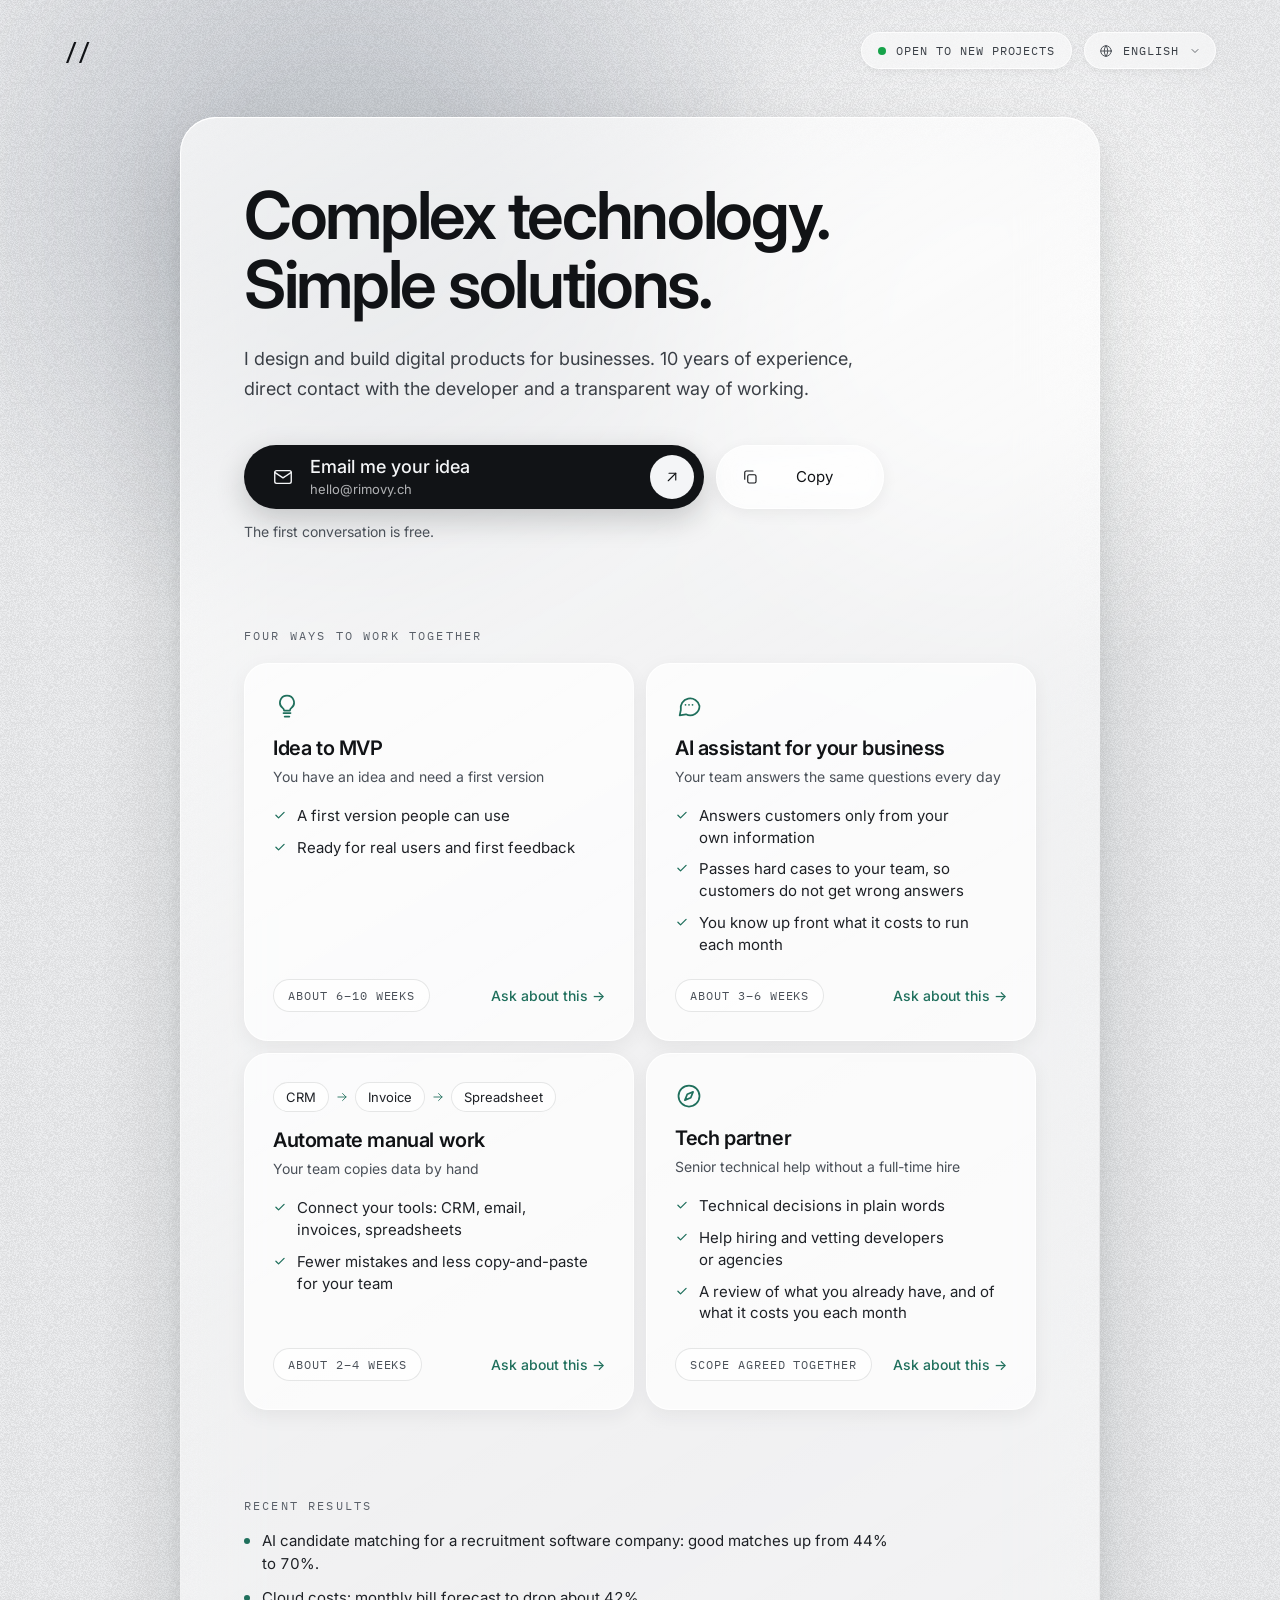
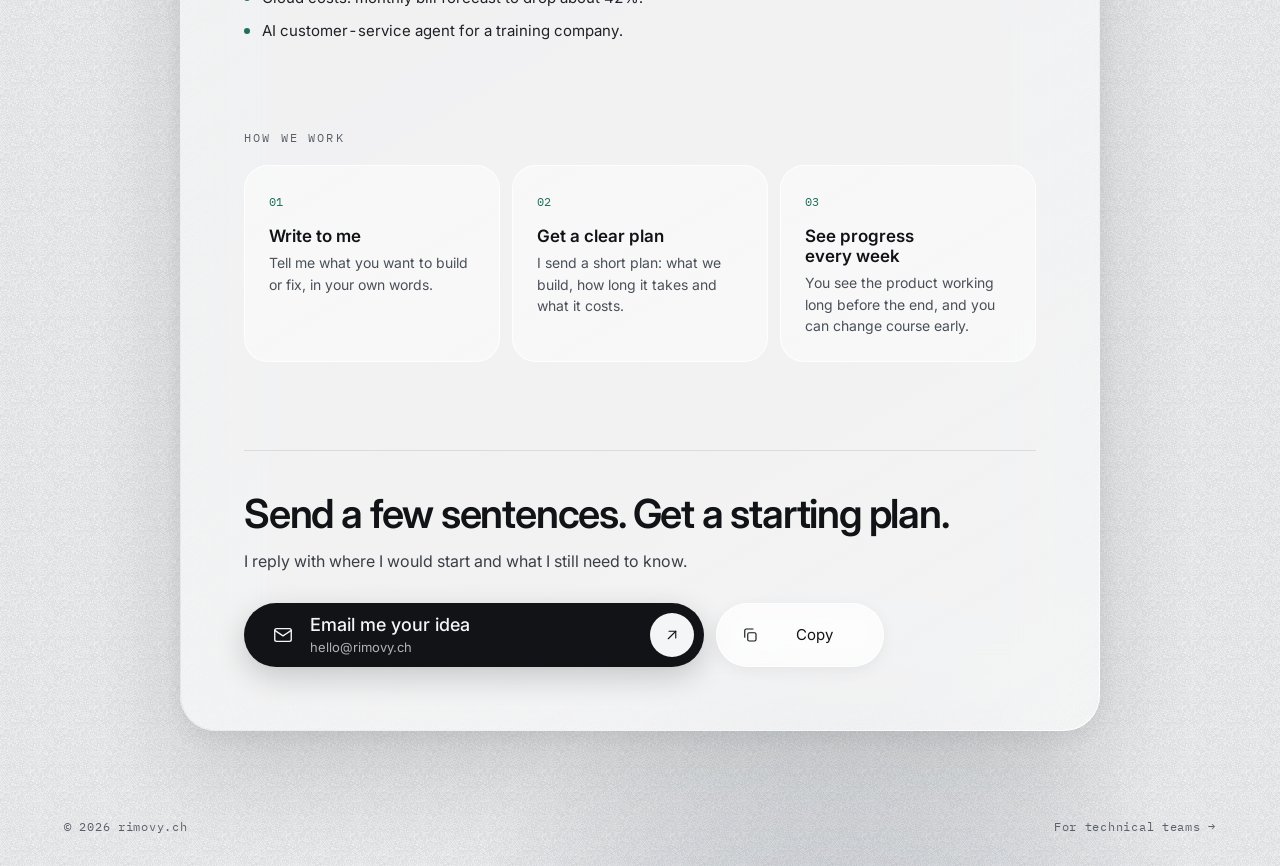
==== commit 2adc1253: "speed up first paint on ios safari" ====
--- a/index.html
+++ b/index.html
@@ -13,7 +13,7 @@
 <link rel="icon" href="data:image/svg+xml,%3Csvg xmlns='http://www.w3.org/2000/svg' viewBox='0 0 32 32'%3E%3Crect width='32' height='32' rx='8' fill='%23111316'/%3E%3Ctext x='16' y='22' font-family='monospace' font-size='16' font-weight='600' fill='%23F4F5F7' text-anchor='middle'%3E//%3C/text%3E%3C/svg%3E">
 <link rel="preconnect" href="https://fonts.googleapis.com">
 <link rel="stylesheet" href="https://fonts.googleapis.com/css2?family=IBM+Plex+Mono:wght@300;400;500;600&amp;family=Inter:wght@400;500;600&amp;display=swap">
-<link rel="stylesheet" href="/assets/site.css?v=3">
+<link rel="stylesheet" href="/assets/site.css?v=4">
 <style>
 :root{--accent:#1F6F5C;--accent-soft:rgba(31,111,92,0.1);--r-panel:24px;--fs-note:12px;--fs-body:15px;--fs-h3:20px;--space-section:88px}
 @media (prefers-color-scheme: dark){:root{--accent:#5FD3B0;--accent-soft:rgba(95,211,176,0.12)}}
@@ -81,7 +81,6 @@
     <div class="blob blob-1"></div>
     <div class="blob blob-2"></div>
     <div class="blob blob-3"></div>
-    <svg class="grain" width="100%" height="100%"><filter id="grain"><feTurbulence type="fractalNoise" baseFrequency="0.85" numOctaves="3" stitchTiles="stitch"></feTurbulence><feColorMatrix type="saturate" values="0"></feColorMatrix></filter><rect width="100%" height="100%" filter="url(#grain)"></rect></svg>
   </div>
 
   <header>
--- a/assets/site.css
+++ b/assets/site.css
@@ -46,12 +46,12 @@
 ul,ol{list-style:none;margin:0;padding:0}
 .page{min-height:100vh;position:relative;overflow:hidden;display:flex;flex-direction:column;background:var(--bg);color:var(--fg);font-family:var(--font-body,var(--font-mono))}
 .backdrop{position:absolute;inset:0;overflow:hidden;pointer-events:none}
-.blob{position:absolute;border-radius:50%;filter:blur(130px)}
-.blob-1{width:50vw;height:50vw;min-width:420px;min-height:420px;left:2%;top:2%;background:var(--blob1);opacity:var(--blob1-o);animation:drift1 26s ease-in-out infinite alternate}
-.blob-2{width:38vw;height:38vw;min-width:320px;min-height:320px;right:4%;top:10%;background:var(--blob2);opacity:var(--blob2-o);filter:blur(var(--blob2-blur));animation:drift2 30s ease-in-out infinite alternate}
-.blob-3{width:46vw;height:46vw;min-width:380px;min-height:380px;right:12%;bottom:-12%;background:var(--blob3);opacity:var(--blob3-o);animation:drift3 32s ease-in-out infinite alternate}
+.blob{position:absolute;border-radius:50%;will-change:transform;background-image:radial-gradient(closest-side,var(--c) 0%,var(--c) 30%,transparent 100%)}
+.blob-1{--c:var(--blob1);width:70vw;height:70vw;min-width:640px;min-height:640px;left:-8%;top:-10%;opacity:var(--blob1-o);animation:drift1 26s ease-in-out infinite alternate}
+.blob-2{--c:var(--blob2);width:58vw;height:58vw;min-width:540px;min-height:540px;right:-6%;top:-2%;opacity:var(--blob2-o);animation:drift2 30s ease-in-out infinite alternate}
+.blob-3{--c:var(--blob3);width:66vw;height:66vw;min-width:600px;min-height:600px;right:2%;bottom:-26%;opacity:var(--blob3-o);animation:drift3 32s ease-in-out infinite alternate}
 .grid{position:absolute;inset:0;background-image:linear-gradient(var(--grid) 1px,transparent 1px),linear-gradient(90deg,var(--grid) 1px,transparent 1px);background-size:64px 64px;-webkit-mask-image:radial-gradient(ellipse 70% 60% at 50% 40%,#000 20%,transparent 75%);mask-image:radial-gradient(ellipse 70% 60% at 50% 40%,#000 20%,transparent 75%)}
-.grain{position:absolute;inset:0;opacity:var(--grain-o);mix-blend-mode:var(--grain-blend)}
+.backdrop::after{content:"";position:absolute;inset:0;background:url("[data-uri]") repeat;background-size:64px 64px;opacity:var(--grain-o);mix-blend-mode:var(--grain-blend)}
 header{position:relative;z-index:2;display:flex;justify-content:space-between;align-items:center;gap:16px;flex-wrap:wrap;padding:32px clamp(20px,5vw,64px)}
 .logo{font-size:24px;font-weight:500;letter-spacing:-0.04em;text-decoration:none}
 .status{display:inline-flex;align-items:center;gap:10px;padding:10px 16px;border-radius:999px;border:1px solid var(--pill-border);background:var(--pill-bg);backdrop-filter:blur(14px);-webkit-backdrop-filter:blur(14px);box-shadow:var(--pill-shadow);font-size:12px;letter-spacing:0.08em;text-transform:uppercase;color:var(--pill-text)}
